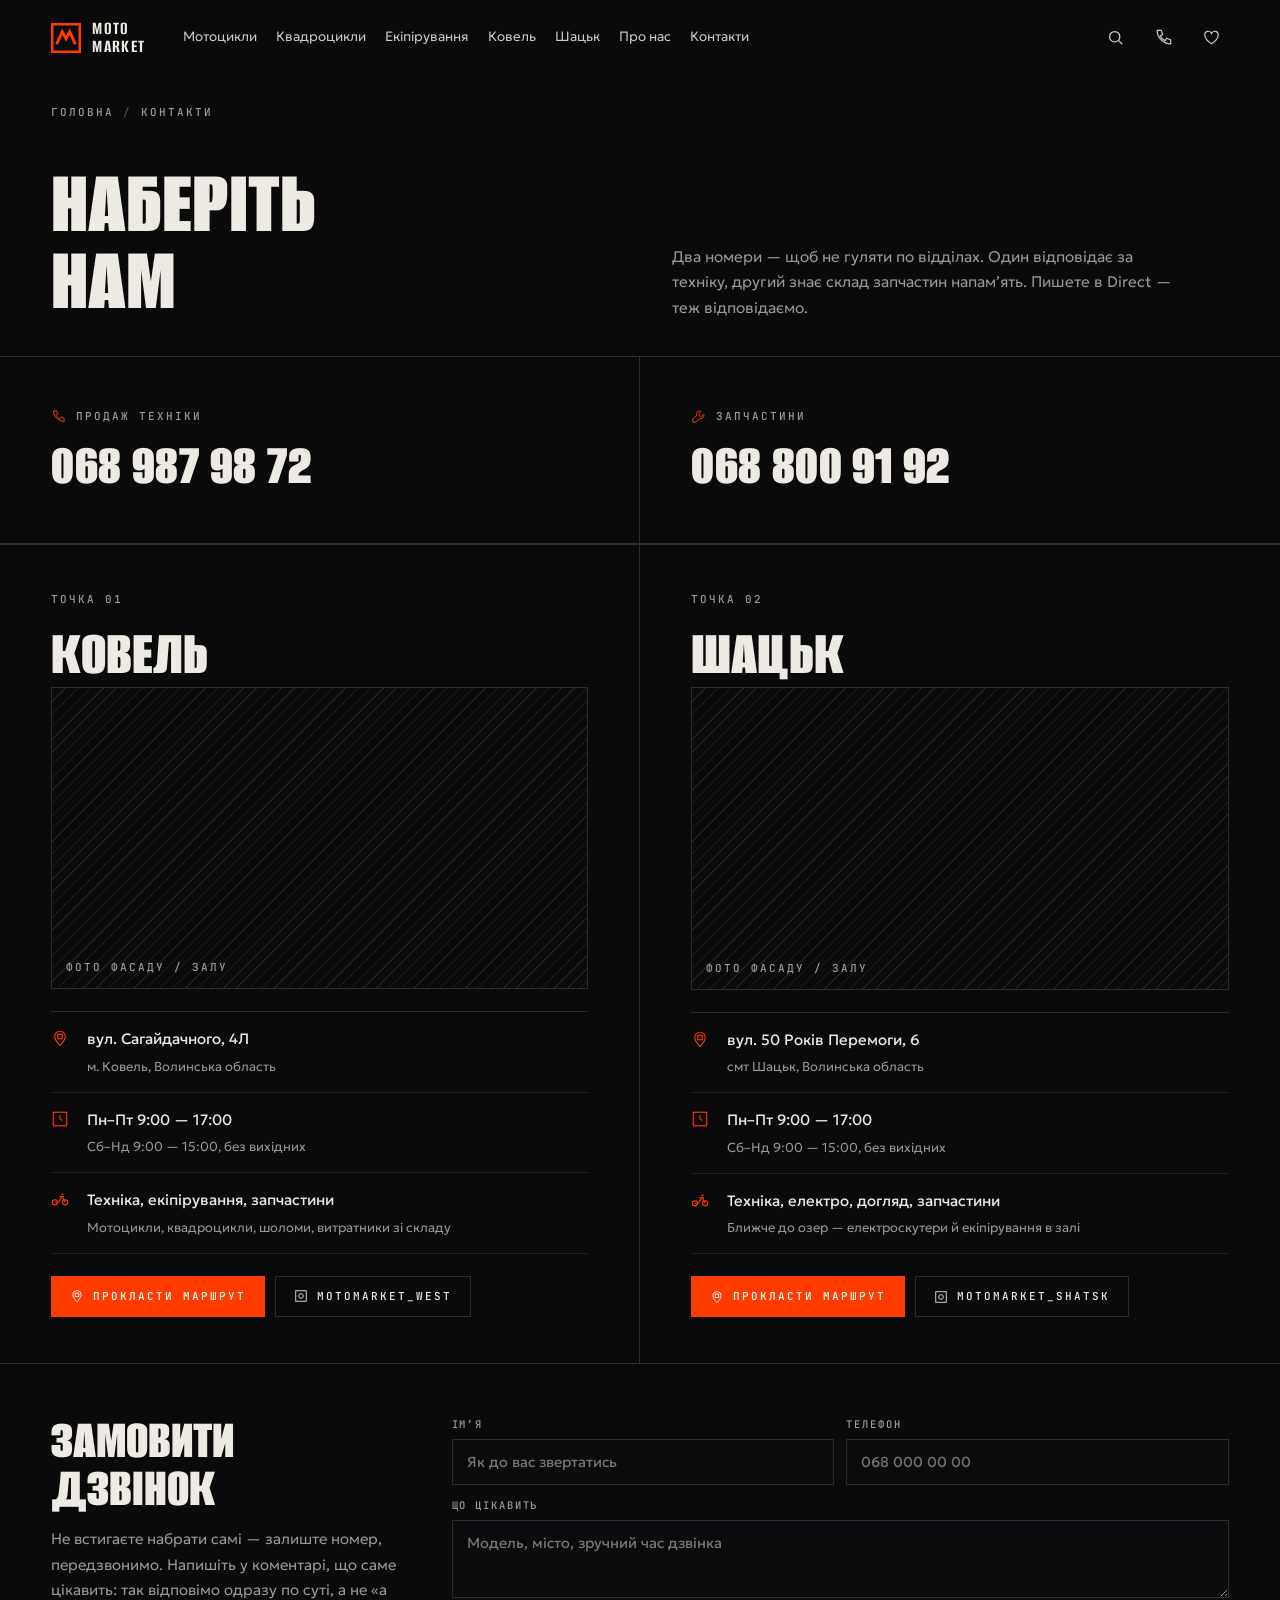
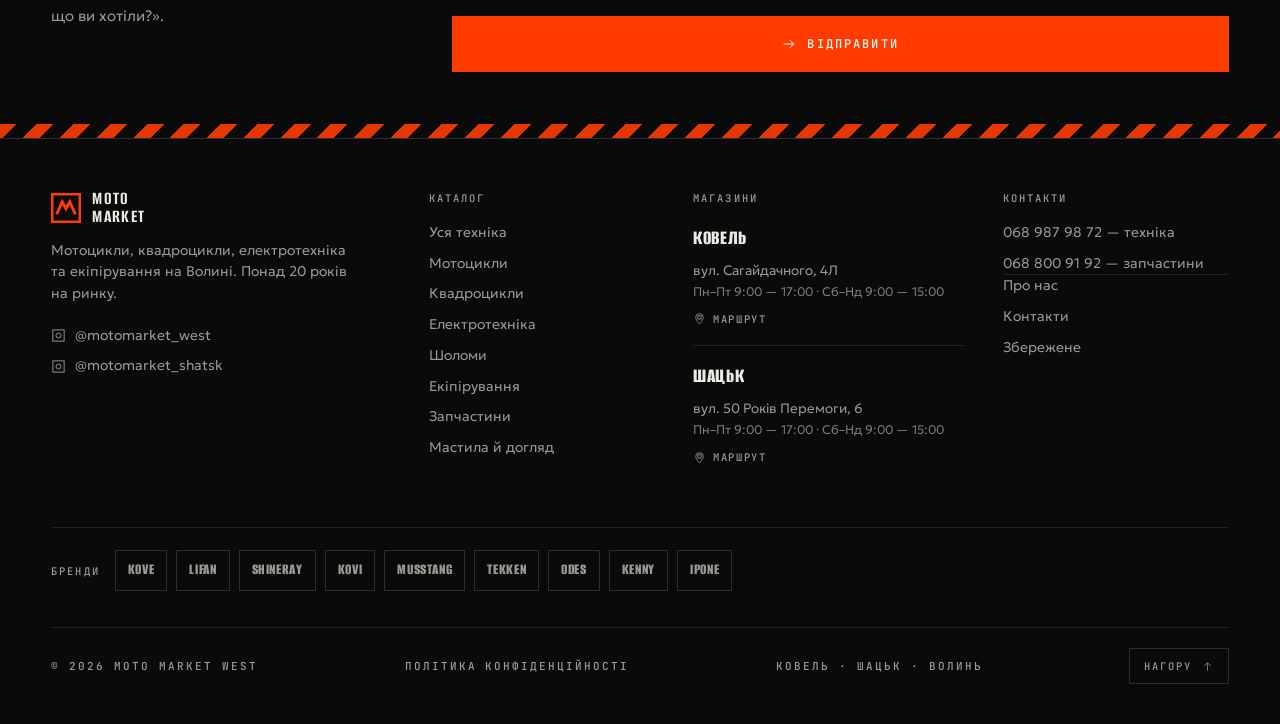
==== kontakty.html @ 74d7e185 "MOTO MARKET WEST — сайт мотомагазину (Ковель, Шацьк) Головна з першим екраном за референсом, каталог" ====
<!DOCTYPE html>
<html lang="uk">
<head>
<meta charset="utf-8">
<meta name="viewport" content="width=device-width, initial-scale=1, viewport-fit=cover">
<title>Контакти — MOTO MARKET WEST · Ковель · Шацьк</title>
<meta name="description" content="Контакти Moto Market West: магазини в Ковелі (вул. Сагайдачного, 4Л) і Шацьку (вул. 50 Років Перемоги, 6), телефони, графік роботи, доставка по Волині.">
<meta name="theme-color" content="#0A0A0B">
<link rel="preconnect" href="https://fonts.googleapis.com">
<link rel="preconnect" href="https://fonts.gstatic.com" crossorigin>
<link href="https://fonts.googleapis.com/css2?family=Alumni+Sans:wght@400;600;800;900&family=Geologica:wght@200;300;400;500;700;800;900&family=JetBrains+Mono:wght@400;500;700&display=swap" rel="stylesheet">
<link rel="stylesheet" href="style.css">
<link rel="stylesheet" href="pages.css">
</head>
<body>
<script src="sprite.js"></script>

<div id="bar-progress"></div>

<header class="topbar" id="topbar">
  <a class="brandmark" href="index.html" aria-label="Moto Market West">
    <svg class="glyph"><use href="#i-mark"/></svg>
    <span class="wm"><b>Moto</b><b>Market</b></span>
  </a>
  <nav class="nav">
    <a href="tehnika.html?cat=moto">Мотоцикли</a>
    <a href="tehnika.html?cat=atv">Квадроцикли</a>
    <a href="tehnika.html?cat=gear">Екіпірування</a>
    <a href="tehnika.html?city=Ковель">Ковель</a>
    <a href="tehnika.html?city=Шацьк">Шацьк</a>
    <a href="pro-nas.html">Про нас</a>
    <a href="kontakty.html">Контакти</a>
  </nav>
  <div class="tools">
    <button class="tool" type="button" data-search-open aria-label="Пошук"><svg><use href="#i-search"/></svg></button>
    <a class="tool" href="kontakty.html" aria-label="Контакти"><svg><use href="#i-phone"/></svg></a>
    <a class="tool" href="zberezhene.html" aria-label="Збережене"><svg><use href="#i-heart"/></svg><i class="badge" data-fav-count hidden>0</i></a>
    <button class="burger" id="burger" aria-label="Меню"><span></span></button>
  </div>
</header>

<div class="sheet" id="sheet">
  <button class="x" id="sheetClose" aria-label="Закрити">✕</button>
  <a href="tehnika.html">Техніка</a>
  <a href="pro-nas.html">Про нас</a>
  <a href="kontakty.html">Контакти</a>
  <a href="zberezhene.html">Збережене</a>
  <a href="index.html#brands">Бренди</a>
  <a href="index.html#delivery">Доставка</a>
</div>

<main id="top">

  <div class="crumbs mono">
    <a href="index.html">Головна</a><span class="sep">/</span><span>Контакти</span>
  </div>

  <div class="phead">
    <h1>Наберіть<br>нам</h1>
    <p>Два номери — щоб не гуляти по відділах. Один відповідає за техніку, другий знає склад запчастин напамʼять. Пишете в Direct — теж відповідаємо.</p>
  </div>

  <div class="phones">
    <a class="ph rv" href="tel:+380689879872">
      <span class="p-k mono"><svg><use href="#i-phone"/></svg>Продаж техніки</span>
      <span class="p-v">068 987 98 72</span>
    </a>
    <a class="ph rv" href="tel:+380688009192">
      <span class="p-k mono"><svg><use href="#i-gear"/></svg>Запчастини</span>
      <span class="p-v">068 800 91 92</span>
    </a>
  </div>

  <div class="cont">

    <section class="cont-shop rv" id="kovel">
      <span class="kicker mono">Точка 01</span>
      <h2>Ковель</h2>
      <div class="cont-slot hatch">
        <i class="corner c1"></i><i class="corner c2"></i><i class="corner c3"></i><i class="corner c4"></i>
        <span class="shot-cap mono">Фото фасаду / залу</span>
      </div>
      <ul class="cont-list">
        <li><svg><use href="#i-pin"/></svg><div><b>вул. Сагайдачного, 4Л</b><span>м. Ковель, Волинська область</span></div></li>
        <li><svg><use href="#i-clock"/></svg><div><b>Пн–Пт 9:00 — 17:00</b><span>Сб–Нд 9:00 — 15:00, без вихідних</span></div></li>
        <li><svg><use href="#i-bike"/></svg><div><b>Техніка, екіпірування, запчастини</b><span>Мотоцикли, квадроцикли, шоломи, витратники зі складу</span></div></li>
      </ul>
      <div class="cont-btns">
        <a class="btn-sq solid" href="https://maps.google.com/?q=Ковель+вулиця+Сагайдачного+4Л" target="_blank" rel="noopener"><svg><use href="#i-pin"/></svg>Прокласти маршрут</a>
        <a class="btn-sq" href="https://www.instagram.com/motomarket_west/" target="_blank" rel="noopener"><svg><use href="#i-ig"/></svg>motomarket_west</a>
      </div>
    </section>

    <section class="cont-shop rv" id="shatsk">
      <span class="kicker mono">Точка 02</span>
      <h2>Шацьк</h2>
      <div class="cont-slot hatch">
        <i class="corner c1"></i><i class="corner c2"></i><i class="corner c3"></i><i class="corner c4"></i>
        <span class="shot-cap mono">Фото фасаду / залу</span>
      </div>
      <ul class="cont-list">
        <li><svg><use href="#i-pin"/></svg><div><b>вул. 50 Років Перемоги, 6</b><span>смт Шацьк, Волинська область</span></div></li>
        <li><svg><use href="#i-clock"/></svg><div><b>Пн–Пт 9:00 — 17:00</b><span>Сб–Нд 9:00 — 15:00, без вихідних</span></div></li>
        <li><svg><use href="#i-bike"/></svg><div><b>Техніка, електро, догляд, запчастини</b><span>Ближче до озер — електроскутери й екіпірування в залі</span></div></li>
      </ul>
      <div class="cont-btns">
        <a class="btn-sq solid" href="https://maps.google.com/?q=Шацьк+вулиця+50+Років+Перемоги+6" target="_blank" rel="noopener"><svg><use href="#i-pin"/></svg>Прокласти маршрут</a>
        <a class="btn-sq" href="https://www.instagram.com/motomarket_shatsk/" target="_blank" rel="noopener"><svg><use href="#i-ig"/></svg>motomarket_shatsk</a>
      </div>
    </section>

  </div>

  <section class="callback">
    <div class="rv">
      <h2>Замовити<br>дзвінок</h2>
      <p class="lead">Не встигаєте набрати самі — залиште номер, передзвонимо. Напишіть у коментарі, що саме цікавить: так відповімо одразу по суті, а не «а що ви хотіли?».</p>
    </div>

    <form class="cb-form rv" id="cbForm">
      <label class="field"><span>Імʼя</span><input type="text" name="name" required placeholder="Як до вас звертатись"></label>
      <label class="field"><span>Телефон</span><input type="tel" name="phone" required placeholder="068 000 00 00"></label>
      <label class="field wide"><span>Що цікавить</span><textarea name="note" placeholder="Модель, місто, зручний час дзвінка"></textarea></label>
      <button class="find" type="submit"><svg><use href="#i-arrow"/></svg>Відправити</button>
      <div class="cb-ok" id="cbOk" hidden>
        <b>Заявку записано</b>
        Передзвонимо найближчим часом. Якщо питання термінове — набирайте самі: <a href="tel:+380689879872" style="color:var(--sig)">068 987 98 72</a>.
      </div>
    </form>
  </section>

  <div class="hazard stripes"></div>

</main>

<footer>
  <div class="foot-grid">

    <div>
      <a class="brandmark" href="index.html">
        <svg class="glyph"><use href="#i-mark"/></svg>
        <span class="wm"><b>Moto</b><b>Market</b></span>
      </a>
      <p class="dim" style="max-width:34ch;font-size:14px;margin:14px 0 0">Мотоцикли, квадроцикли, електротехніка та екіпірування на Волині. Понад 20 років на ринку.</p>
      <div class="f-ig">
        <a href="https://www.instagram.com/motomarket_west/" target="_blank" rel="noopener"><svg><use href="#i-ig"/></svg>@motomarket_west</a>
        <a href="https://www.instagram.com/motomarket_shatsk/" target="_blank" rel="noopener"><svg><use href="#i-ig"/></svg>@motomarket_shatsk</a>
      </div>
    </div>

    <div>
      <h4>Каталог</h4>
      <ul>
        <li><a href="tehnika.html">Уся техніка</a></li>
        <li><a href="tehnika.html?cat=moto">Мотоцикли</a></li>
        <li><a href="tehnika.html?cat=atv">Квадроцикли</a></li>
        <li><a href="tehnika.html?cat=electro">Електротехніка</a></li>
        <li><a href="tehnika.html?cat=helmet">Шоломи</a></li>
        <li><a href="tehnika.html?cat=gear">Екіпірування</a></li>
        <li><a href="tehnika.html?cat=parts">Запчастини</a></li>
        <li><a href="tehnika.html?cat=oil">Мастила й догляд</a></li>
      </ul>
    </div>

    <div>
      <h4>Магазини</h4>
      <div class="f-shop">
        <b>Ковель</b>
        <span>вул. Сагайдачного, 4Л</span>
        <span class="hrs">Пн–Пт 9:00 — 17:00 · Сб–Нд 9:00 — 15:00</span>
        <a href="https://maps.google.com/?q=Ковель+вулиця+Сагайдачного+4Л" target="_blank" rel="noopener"><svg><use href="#i-pin"/></svg>Маршрут</a>
      </div>
      <div class="f-shop">
        <b>Шацьк</b>
        <span>вул. 50 Років Перемоги, 6</span>
        <span class="hrs">Пн–Пт 9:00 — 17:00 · Сб–Нд 9:00 — 15:00</span>
        <a href="https://maps.google.com/?q=Шацьк+вулиця+50+Років+Перемоги+6" target="_blank" rel="noopener"><svg><use href="#i-pin"/></svg>Маршрут</a>
      </div>
    </div>

    <div>
      <h4>Контакти</h4>
      <ul>
        <li><a href="tel:+380689879872">068 987 98 72 — техніка</a></li>
        <li><a href="tel:+380688009192">068 800 91 92 — запчастини</a></li>
      </ul>
      <ul class="f-sub">
        <li><a href="pro-nas.html">Про нас</a></li>
        <li><a href="kontakty.html">Контакти</a></li>
        <li><a href="zberezhene.html">Збережене</a></li>
      </ul>
    </div>

  </div>

  <div class="f-brands">
    <span class="k">Бренди</span>
    <a href="tehnika.html?q=KOVE">Kove</a>
    <a href="tehnika.html?q=LIFAN">Lifan</a>
    <a href="tehnika.html?q=SHINERAY">Shineray</a>
    <a href="tehnika.html?q=KOVI">Kovi</a>
    <a href="tehnika.html?q=MUSSTANG">Musstang</a>
    <a href="tehnika.html?q=TEKKEN">Tekken</a>
    <a href="tehnika.html?q=ODES">Odes</a>
    <a href="tehnika.html?q=KENNY">Kenny</a>
    <a href="tehnika.html?q=IPONE">Ipone</a>
  </div>

  <div class="foot-bot mono">
    <span>© <span id="yr">2026</span> Moto Market West</span>
    <a class="f-legal" href="#" data-soon>Політика конфіденційності</a>
    <span>Ковель · Шацьк · Волинь</span>
    <button class="to-top" type="button" data-to-top>Нагору<svg><use href="#i-arrow"/></svg></button>
  </div>
</footer>

<nav class="dock" aria-label="Швидкий звʼязок">
  <a href="tel:+380689879872" class="hot"><svg><use href="#i-phone"/></svg>Техніка</a>
  <a href="tel:+380688009192"><svg><use href="#i-gear"/></svg>Запчастини</a>
</nav>

<script src="data.js"></script>
<script src="app.js"></script>
<script>
(function(){
  /* TODO: заявка поки нікуди не відправляється — потрібен бекенд
     або бот у Telegram. Місце підключення — тут. */
  document.getElementById('cbForm').addEventListener('submit', function(e){
    e.preventDefault();
    [].forEach.call(e.target.querySelectorAll('.field, .find'), function(el){ el.hidden = true; });
    document.getElementById('cbOk').hidden = false;
  });
})();
</script>
</body>
</html>
---- style.css ----
/* ============================================================
   MOTO MARKET WEST — арт-дирекція: технічна карта / сервісний
   мануал. Прямі кути, волосяні лінії, сигнальний помаранчевий.
   ============================================================ */

:root{
  --ink:#0A0A0B;
  --steel:#131417;
  --steel-2:#1B1D21;
  --paper:#EDEAE3;
  --paper-dim:#9B9992;
  --line:#2A2C31;
  --line-soft:#1E2024;
  --sig:#FF3B00;
  --amber:#FFB000;

  --f-disp:'Alumni Sans','Oswald','Arial Narrow',sans-serif;
  --f-text:'Geologica','Segoe UI',sans-serif;
  --f-mono:'JetBrains Mono','Consolas',monospace;

  --pad:clamp(16px,4vw,64px);
}

*,*::before,*::after{box-sizing:border-box;border-radius:0}
html{scroll-behavior:smooth;-webkit-text-size-adjust:100%}
body{
  margin:0;background:var(--ink);color:var(--paper);
  font-family:var(--f-text);font-weight:300;font-size:15px;line-height:1.55;
  overflow-x:hidden;
  -webkit-font-smoothing:antialiased;
}
img{max-width:100%;display:block}
a{color:inherit;text-decoration:none}
button{font:inherit;color:inherit;background:none;border:0;cursor:pointer}
::selection{background:var(--sig);color:#fff}

/* --- службові класи --------------------------------------- */
.mono{font-family:var(--f-mono);font-weight:500;font-size:11px;letter-spacing:.18em;text-transform:uppercase}
.dim{color:var(--paper-dim)}
.sig{color:var(--sig)}
.disp{font-family:var(--f-disp);font-weight:900;line-height:.82;letter-spacing:-.005em;text-transform:uppercase}
.hair{height:1px;background:var(--line);width:100%}
.hatch{
  background-image:repeating-linear-gradient(135deg,var(--line-soft) 0 1px,transparent 1px 9px);
}
.stripes{
  background-image:repeating-linear-gradient(135deg,var(--sig) 0 12px,transparent 12px 26px);
}

/* --- прогрес скролу --------------------------------------- */
#bar-progress{position:fixed;top:0;left:0;height:2px;width:0;background:var(--sig);z-index:120;transition:width .08s linear}

/* --- шапка -------------------------------------------------- */
.topbar{
  position:fixed;top:0;left:0;right:0;z-index:110;
  display:grid;grid-template-columns:auto 1fr auto;align-items:center;gap:20px;
  padding:0 var(--pad);height:76px;
  /* угорі шапка зливається з першим екраном, при скролі — стає щільною */
  background:transparent;backdrop-filter:none;
  border-bottom:1px solid transparent;
  transition:height .3s ease,background .3s ease,border-color .3s ease,backdrop-filter .3s ease;
}
.topbar.shrunk{height:58px;background:rgba(10,10,11,.95);backdrop-filter:blur(14px);border-bottom-color:var(--line)}
.brandmark{display:flex;align-items:center;gap:11px}
.brandmark .glyph{width:30px;height:30px;flex:none;color:var(--sig)}
.brandmark .wm{display:grid;font-family:var(--f-disp);font-weight:900;font-size:clamp(15px,3.6vw,19px);letter-spacing:.07em;line-height:.94;text-transform:uppercase;white-space:nowrap}
.nav{display:flex;justify-content:flex-start;gap:clamp(10px,1.5vw,22px);padding-left:clamp(6px,1.4vw,26px)}
.nav a{position:relative;display:flex;align-items:center;gap:6px;padding:8px 0;font-size:13.5px;white-space:nowrap;color:var(--paper);opacity:.86;transition:opacity .2s,color .2s}
.nav a .cav{width:9px;height:9px;flex:none;color:var(--paper-dim)}
.nav a::after{content:"";position:absolute;left:0;right:100%;bottom:2px;height:1px;background:var(--sig);transition:right .28s ease}
.nav a:hover{opacity:1;color:#fff}
.nav a:hover::after{right:0}
.tools{display:flex;align-items:center;gap:clamp(6px,1.1vw,16px);justify-self:end}
.tool{position:relative;display:flex;align-items:center;justify-content:center;width:34px;height:34px;color:var(--paper);opacity:.85;transition:opacity .2s,color .2s}
.tool svg{width:19px;height:19px}
.tool:hover{opacity:1;color:var(--sig)}
.tool .badge{
  position:absolute;top:1px;right:1px;min-width:14px;height:14px;padding:0 3px;
  background:var(--sig);color:#fff;font-family:var(--f-mono);font-size:9px;font-style:normal;
  display:flex;align-items:center;justify-content:center;line-height:1;
}
.tool .badge[hidden]{display:none}
.btn-sq{
  display:inline-flex;align-items:center;gap:9px;padding:11px 18px;
  border:1px solid var(--line);background:transparent;color:var(--paper);
  font-family:var(--f-mono);font-weight:500;font-size:11px;letter-spacing:.18em;text-transform:uppercase;
  transition:background .22s,color .22s,border-color .22s;
}
.btn-sq svg{width:14px;height:14px}
.btn-sq:hover{background:var(--sig);border-color:var(--sig);color:#fff}
.btn-sq.solid{background:var(--sig);border-color:var(--sig);color:#fff}
.btn-sq.solid:hover{background:var(--paper);border-color:var(--paper);color:var(--ink)}
.burger{display:none;width:44px;height:44px;border:1px solid var(--line);align-items:center;justify-content:center}
.burger span{display:block;width:18px;height:1px;background:var(--paper);position:relative}
.burger span::before,.burger span::after{content:"";position:absolute;left:0;width:18px;height:1px;background:var(--paper)}
.burger span::before{top:-6px}.burger span::after{top:6px}

/* --- загальний контейнер ------------------------------------ */
.shell{padding-left:var(--pad);padding-right:var(--pad)}

/* --- ГЕРОЙ --------------------------------------------------- */
.hero{position:relative;min-height:clamp(560px,86svh,820px);display:flex;align-items:center;overflow:hidden;border-bottom:1px solid var(--line)}
.hero-bg{position:absolute;inset:0;pointer-events:none;background:linear-gradient(102deg,#08090A 0%,#0C0E11 44%,#15181D 100%)}
.hb-grid{
  position:absolute;inset:0;
  background-image:linear-gradient(90deg,var(--line-soft) 1px,transparent 1px);
  background-size:calc(100% / 6) 100%;opacity:.6;
}
.hb-line{position:absolute;left:38%;right:0;top:57%;height:1px;background:linear-gradient(90deg,transparent,var(--line) 34%,var(--line-soft))}
/* шар фото героя: без знімка непомітний, зі знімком — притемнений, щоб текст читався */
.hb-photo{
  position:absolute;inset:0;background:no-repeat center/cover;
  opacity:0;transition:opacity .6s ease;
}
.hb-photo.on{opacity:1}
.hb-photo.on::after{
  content:"";position:absolute;inset:0;
  background:linear-gradient(90deg,rgba(8,9,10,.94) 0%,rgba(8,9,10,.78) 42%,rgba(8,9,10,.45) 100%);
}

.hero-inner{position:relative;z-index:2;width:100%;padding:118px var(--pad) 52px}
.eyebrow{margin:0 0 clamp(14px,2vw,22px);font-family:var(--f-mono);font-weight:500;font-size:12px;letter-spacing:.24em;text-transform:uppercase;color:var(--sig)}
.eyebrow i{font-style:normal;opacity:.45;margin:0 7px}
.hero-h1{
  margin:0 0 clamp(16px,2vw,26px);
  font-family:var(--f-text);font-weight:800;text-transform:uppercase;
  font-size:clamp(36px,5.4vw,80px);line-height:1.02;letter-spacing:-.024em;
}
.hero-sub{margin:0 0 clamp(26px,3.6vw,44px);max-width:48ch;color:var(--paper-dim);font-size:clamp(14px,1.15vw,16.5px);line-height:1.62}

.finder{
  display:grid;grid-template-columns:1fr 1fr 1fr auto;max-width:880px;
  border:1px solid var(--line);background:rgba(14,16,19,.86);backdrop-filter:blur(6px);
}
.fld{position:relative;display:flex;align-items:center;gap:11px;height:62px;padding:0 42px 0 18px;border-right:1px solid var(--line);cursor:pointer}
.fld > svg{width:19px;height:19px;color:var(--sig);flex:none}
.fld select{appearance:none;-webkit-appearance:none;width:100%;background:none;border:0;outline:none;cursor:pointer;color:var(--paper);font-family:var(--f-text);font-size:14.5px}
.fld select option{background:#111318;color:var(--paper)}
.fld::after{
  content:"";position:absolute;right:18px;top:calc(50% - 5px);width:7px;height:7px;
  border-right:1.4px solid var(--paper-dim);border-bottom:1.4px solid var(--paper-dim);transform:rotate(45deg);
}
.find{
  display:flex;align-items:center;justify-content:center;gap:10px;height:62px;padding:0 clamp(22px,2.4vw,40px);
  background:var(--sig);color:#fff;font-family:var(--f-mono);font-weight:500;font-size:12px;letter-spacing:.18em;text-transform:uppercase;
  transition:background .22s,color .22s;
}
.find svg{width:16px;height:16px}
.find:hover{background:var(--paper);color:var(--ink)}

.hero-rail{
  position:absolute;right:var(--pad);top:104px;bottom:clamp(48px,11vh,110px);z-index:2;
  display:flex;flex-direction:column;align-items:flex-end;justify-content:space-between;pointer-events:none;
}
.motto{margin:0;text-align:right;font-family:var(--f-mono);font-weight:500;font-size:11px;letter-spacing:.26em;line-height:2.1;text-transform:uppercase;color:var(--paper)}
/* рівна вертикальна смуга справа: від девізу вниз, номери — в її нижньому кінці */
.stepper{display:flex;align-items:stretch;gap:15px;flex:1;margin-top:24px;pointer-events:auto}
.track{width:1px;background:rgba(255,255,255,.26);flex:none}
.steps{display:grid;gap:15px;align-content:end;padding:15px 0}
.step[hidden]{display:none}

/* картка позиції зліва від смуги: топ-3 за вподобаннями */
.pick{
  align-self:end;display:grid;gap:4px;justify-items:end;text-align:right;margin-bottom:15px;
  opacity:0;transform:translateX(8px);transition:opacity .35s ease,transform .35s ease;pointer-events:none;
}
.pick.on{opacity:1;transform:none;pointer-events:auto}
.pick-b{color:var(--paper-dim);font-family:var(--f-mono);font-weight:500;font-size:10px;letter-spacing:.18em;text-transform:uppercase}
.pick-b i{font-style:normal;color:var(--sig)}
.pick-n{font-family:var(--f-disp);font-weight:900;font-size:clamp(20px,1.9vw,28px);line-height:.95;text-transform:uppercase;color:var(--paper);transition:color .2s}
.pick-p{font-family:var(--f-mono);font-weight:500;font-size:11px;letter-spacing:.06em;color:var(--paper-dim)}
.pick-p em{font-style:normal;opacity:.7}
.pick:hover .pick-n{color:var(--sig)}
.step{position:relative;font-family:var(--f-mono);font-weight:500;font-size:12px;letter-spacing:.16em;color:var(--paper-dim);transition:color .25s}
.step::before{content:"";position:absolute;left:-16px;top:-3px;bottom:-3px;width:1px;background:#fff;opacity:0;transition:opacity .3s}
.step.on{color:#fff}
.step.on::before{opacity:1}

/* --- біжучий рядок ------------------------------------------ */
.ticker{position:relative;overflow:hidden;background:var(--sig);color:#fff;border-top:1px solid var(--sig)}
.ticker.ghost{background:transparent;color:var(--paper-dim);border-top:1px solid var(--line);border-bottom:1px solid var(--line)}
.ticker-track{display:flex;width:max-content;animation:slide 34s linear infinite}
.ticker.ghost .ticker-track{animation-duration:52s}
.ticker span{
  display:flex;align-items:center;gap:22px;padding:13px 22px;white-space:nowrap;
  font-family:var(--f-disp);font-weight:800;font-size:19px;letter-spacing:.12em;text-transform:uppercase;
}
.ticker span::after{content:"";width:5px;height:5px;background:currentColor;flex:none}
@keyframes slide{to{transform:translateX(-50%)}}

/* --- заголовок секції --------------------------------------- */
.sec{position:relative;border-top:1px solid var(--line)}
.sec-head{
  display:grid;grid-template-columns:minmax(0,1fr) minmax(0,1.05fr);gap:clamp(20px,5vw,70px);
  align-items:end;padding:clamp(52px,8vw,110px) var(--pad) clamp(26px,4vw,48px);
}
.sec-num{display:flex;align-items:center;gap:14px;margin-bottom:20px;color:var(--paper-dim)}
.sec-num b{color:var(--sig);font-family:var(--f-mono);font-weight:700;font-size:11px;letter-spacing:.18em}
.sec-num .l{flex:1;max-width:120px;height:1px;background:var(--line)}
.sec-title{margin:0;font-family:var(--f-disp);font-weight:900;font-size:clamp(44px,7.4vw,116px);line-height:.84;text-transform:uppercase}
.sec-lead{margin:0;max-width:52ch;color:var(--paper-dim);font-size:clamp(14px,1.25vw,17px);line-height:1.65}
.sec-lead b{color:var(--paper);font-weight:400}

/* --- 01 КАТЕГОРІЇ (рядки-реєстр) ---------------------------- */
.rows{border:1px solid var(--line);margin:0 var(--pad) clamp(50px,7vw,96px)}
.row{
  position:relative;display:grid;grid-template-columns:80px minmax(0,1fr) minmax(0,1fr) 62px;
  align-items:center;gap:16px;
  padding:clamp(18px,2.6vw,30px) clamp(18px,2.2vw,34px);
  border-bottom:1px solid var(--line);overflow:hidden;isolation:isolate;
}
.row:last-child{border-bottom:0}
.row::before{
  content:"";position:absolute;inset:0;background:var(--sig);z-index:-1;
  transform:scaleY(0);transform-origin:bottom;transition:transform .38s cubic-bezier(.16,1,.3,1);
}
.row:hover::before{transform:scaleY(1)}
.row .r-idx{font-family:var(--f-mono);font-weight:500;font-size:11px;letter-spacing:.18em;color:var(--paper-dim);transition:color .3s}
.row .r-name{font-family:var(--f-disp);font-weight:900;font-size:clamp(30px,4.6vw,64px);line-height:.9;text-transform:uppercase;transition:transform .38s cubic-bezier(.16,1,.3,1)}
.row .r-meta{color:var(--paper-dim);font-size:13.5px;line-height:1.5;transition:color .3s}
.row .r-arw{justify-self:end;width:26px;height:26px;color:var(--paper-dim);transition:transform .38s cubic-bezier(.16,1,.3,1),color .3s}
.row:hover .r-idx,.row:hover .r-meta{color:rgba(255,255,255,.82)}
.row:hover .r-arw{color:#fff;transform:translateX(9px)}
.row:hover .r-name{transform:translateX(12px)}
.row:hover{color:#fff}

/* --- 02 БРЕНДИ ---------------------------------------------- */
.brands{
  display:grid;grid-template-columns:repeat(5,1fr);
  border-top:1px solid var(--line);border-left:1px solid var(--line);
  margin:0 var(--pad) clamp(50px,7vw,96px);
}
.brand{
  position:relative;aspect-ratio:1.75/1;display:flex;flex-direction:column;justify-content:space-between;
  padding:15px;border-right:1px solid var(--line);border-bottom:1px solid var(--line);
  transition:background .25s,color .25s;overflow:hidden;
}
.brand .b-n{font-family:var(--f-mono);font-size:9.5px;letter-spacing:.18em;color:var(--paper-dim);transition:color .25s}
.brand .b-w{font-family:var(--f-disp);font-weight:900;font-size:clamp(25px,3vw,44px);line-height:.86;text-transform:uppercase;word-break:break-word}
.brand::after{
  content:"";position:absolute;right:-30%;bottom:-60%;width:100%;height:130%;
  background:repeating-linear-gradient(135deg,rgba(255,255,255,.14) 0 1px,transparent 1px 10px);
  opacity:0;transition:opacity .25s;
}
.brand:hover{background:var(--sig);color:#fff}
.brand:hover .b-n{color:rgba(255,255,255,.75)}
.brand:hover::after{opacity:1}
.brand.muted .b-w{color:var(--paper-dim);font-weight:600}
.brand.muted:hover{background:var(--steel-2);color:var(--paper)}

/* --- 03 ДОСТАВКА -------------------------------------------- */
.cover{display:grid;grid-template-columns:minmax(0,.86fr) minmax(0,1.14fr);border-top:1px solid var(--line)}
.cover-txt{padding:clamp(34px,5vw,66px) clamp(24px,3.4vw,54px) clamp(34px,5vw,66px) var(--pad);border-right:1px solid var(--line)}
.facts{margin:clamp(26px,4vw,44px) 0 0;padding:0;list-style:none;border-top:1px solid var(--line)}
.facts li{display:grid;grid-template-columns:26px 1fr;gap:14px;align-items:start;padding:16px 0;border-bottom:1px solid var(--line)}
.facts svg{width:20px;height:20px;color:var(--sig);margin-top:2px}
.facts b{display:block;font-family:var(--f-disp);font-weight:800;font-size:20px;letter-spacing:.02em;text-transform:uppercase;line-height:1.1;margin-bottom:3px}
.facts p{margin:0;color:var(--paper-dim);font-size:13.5px}
.cover-map{position:relative;padding:clamp(20px,3vw,40px);display:flex;align-items:center;justify-content:center;background:
  radial-gradient(70% 70% at 60% 40%,rgba(255,59,0,.07),transparent 70%);}
.map{width:100%;max-width:760px}
.map svg{width:100%;height:auto;display:block}
.map .oblast{fill:var(--steel);stroke:var(--line);stroke-width:1.2}
.map .halo{fill:none;stroke:var(--sig);stroke-width:1;opacity:.3}
.map .route{fill:none;stroke:var(--sig);stroke-width:1.2;stroke-dasharray:5 6;opacity:.85;animation:dash 6s linear infinite}
.map .node{fill:var(--paper)}
.map .node.hot{fill:var(--sig)}
.map .lbl{font-family:var(--f-mono);font-size:8.5px;letter-spacing:.16em;fill:var(--paper);text-transform:uppercase}
.map .lbl.s{fill:var(--paper-dim);font-size:7.5px}
@keyframes dash{to{stroke-dashoffset:-110}}
.map-cap{position:absolute;left:clamp(20px,3vw,40px);bottom:clamp(16px,2.4vw,30px);max-width:230px;color:var(--paper-dim)}

/* --- 04 МАГАЗИНИ -------------------------------------------- */
.shops{display:grid;grid-template-columns:1fr 1fr;border-top:1px solid var(--line)}
.shop{padding:clamp(28px,4vw,56px) var(--pad);border-right:1px solid var(--line);position:relative}
.shop:last-child{border-right:0}
.shop-top{display:flex;align-items:baseline;gap:14px;justify-content:space-between;flex-wrap:wrap}
.shop h3{margin:0;font-family:var(--f-disp);font-weight:900;font-size:clamp(38px,5.4vw,84px);line-height:.86;text-transform:uppercase}
.shop .badge{border:1px solid var(--line);padding:5px 10px;color:var(--paper-dim)}
.shop-slot{
  position:relative;margin:22px 0;aspect-ratio:16/9;border:1px solid var(--line);
  display:flex;align-items:flex-end;justify-content:space-between;padding:12px;
}
.shop-slot .corner{position:absolute;width:9px;height:9px;border:1px solid var(--sig)}
.shop-slot .c1{left:-1px;top:-1px;border-right:0;border-bottom:0}
.shop-slot .c2{right:-1px;top:-1px;border-left:0;border-bottom:0}
.shop-slot .c3{left:-1px;bottom:-1px;border-right:0;border-top:0}
.shop-slot .c4{right:-1px;bottom:-1px;border-left:0;border-top:0}
.shop-slot span{color:var(--paper-dim)}
.spec{width:100%;border-collapse:collapse;margin-top:4px}
.spec tr{border-bottom:1px solid var(--line-soft)}
.spec tr:first-child{border-top:1px solid var(--line)}
.spec th{
  text-align:left;padding:13px 0;width:38%;vertical-align:top;
  font-family:var(--f-mono);font-weight:500;font-size:10.5px;letter-spacing:.18em;text-transform:uppercase;color:var(--paper-dim);
}
.spec td{padding:13px 0;font-size:14.5px;font-weight:300}
.spec td b{font-weight:400}
.shop-links{display:flex;flex-wrap:wrap;gap:10px;margin-top:24px}

/* --- 05 КОНТАКТИ -------------------------------------------- */
.phones{display:grid;grid-template-columns:1fr 1fr;border-top:1px solid var(--line);border-bottom:1px solid var(--line)}
.ph{
  position:relative;display:block;padding:clamp(26px,4vw,54px) var(--pad);
  border-right:1px solid var(--line);overflow:hidden;isolation:isolate;
}
.ph:last-child{border-right:0}
.ph::before{content:"";position:absolute;inset:0;background:var(--sig);z-index:-1;transform:translateY(101%);transition:transform .4s cubic-bezier(.16,1,.3,1)}
.ph:hover::before{transform:translateY(0)}
.ph .p-k{display:flex;align-items:center;gap:10px;color:var(--paper-dim);margin-bottom:14px;transition:color .3s}
.ph .p-k svg{width:15px;height:15px;color:var(--sig);transition:color .3s}
.ph .p-v{font-family:var(--f-disp);font-weight:900;font-size:clamp(32px,4.6vw,72px);line-height:.9;letter-spacing:.01em;white-space:nowrap}
.ph:hover{color:#fff}
.ph:hover .p-k,.ph:hover .p-k svg{color:rgba(255,255,255,.85)}

.cta{display:grid;grid-template-columns:minmax(0,1fr) auto;gap:24px;align-items:center;padding:clamp(30px,4.4vw,60px) var(--pad)}
.cta h3{margin:0 0 10px;font-family:var(--f-disp);font-weight:900;font-size:clamp(30px,4.2vw,62px);line-height:.9;text-transform:uppercase}
.cta p{margin:0;color:var(--paper-dim);max-width:46ch;font-size:14.5px}
.cta-btns{display:flex;gap:10px;flex-wrap:wrap}
.hazard{height:14px;width:100%;opacity:.9}

/* --- підвал -------------------------------------------------- */
footer{border-top:1px solid var(--line);padding:clamp(30px,4vw,54px) var(--pad) 40px}
.foot-grid{display:grid;grid-template-columns:1.5fr 1fr 1.2fr 1fr;gap:clamp(24px,3vw,44px);align-items:start}
.foot-grid h4{margin:0 0 16px;font-family:var(--f-mono);font-weight:500;font-size:10.5px;letter-spacing:.2em;text-transform:uppercase;color:var(--paper-dim)}
.foot-grid ul{margin:0;padding:0;list-style:none;display:grid;gap:9px;font-size:14px;color:var(--paper-dim)}
.foot-grid ul a:hover{color:var(--sig)}
.foot-bot{display:flex;align-items:center;justify-content:space-between;gap:18px;flex-wrap:wrap;margin-top:clamp(22px,3vw,36px);padding-top:20px;border-top:1px solid var(--line-soft);color:var(--paper-dim)}

/* --- підвал: Instagram, магазини, бренди, «нагору» ---------- */
.f-ig{display:flex;flex-direction:column;gap:9px;margin-top:20px}
.f-ig a{display:inline-flex;align-items:center;gap:9px;color:var(--paper-dim);font-size:14px;transition:color .2s}
.f-ig a:hover{color:var(--sig)}
.f-ig svg{width:15px;height:15px;flex:none}

.f-shop{padding:14px 0;border-top:1px solid var(--line-soft)}
.f-shop:first-of-type{border-top:0;padding-top:0}
.f-shop b{display:block;font-family:var(--f-disp);font-weight:800;font-size:21px;letter-spacing:.03em;text-transform:uppercase;margin-bottom:6px}
.f-shop span{display:block;color:var(--paper-dim);font-size:13.5px;line-height:1.5}
.f-shop .hrs{font-size:12.5px;opacity:.8;margin-top:2px}
.f-shop a{
  display:inline-flex;align-items:center;gap:7px;margin-top:9px;color:var(--paper-dim);
  font-family:var(--f-mono);font-weight:500;font-size:10.5px;letter-spacing:.16em;text-transform:uppercase;transition:color .2s;
}
.f-shop a:hover{color:var(--sig)}
.f-shop a svg{width:13px;height:13px;flex:none}

.f-sub{margin-top:18px;padding-top:15px;border-top:1px solid var(--line-soft)}

.f-brands{display:flex;flex-wrap:wrap;align-items:center;gap:8px 9px;margin-top:clamp(26px,3.4vw,44px);padding-top:22px;border-top:1px solid var(--line-soft)}
.f-brands .k{font-family:var(--f-mono);font-weight:500;font-size:10.5px;letter-spacing:.2em;text-transform:uppercase;color:var(--paper-dim);margin-right:6px}
.f-brands a{
  border:1px solid var(--line);padding:7px 12px;color:var(--paper-dim);
  font-family:var(--f-disp);font-weight:800;font-size:16px;letter-spacing:.04em;text-transform:uppercase;
  transition:background .2s,color .2s,border-color .2s;
}
.f-brands a:hover{background:var(--sig);border-color:var(--sig);color:#fff}

/* поки заглушка: сторінки ще немає, посилання нікуди не веде */
.f-legal{color:var(--paper-dim);transition:color .2s}
.f-legal:hover{color:var(--sig)}

.to-top{
  display:inline-flex;align-items:center;gap:9px;border:1px solid var(--line);padding:9px 14px;color:var(--paper-dim);
  font-family:var(--f-mono);font-weight:500;font-size:10.5px;letter-spacing:.18em;text-transform:uppercase;
  transition:background .2s,color .2s,border-color .2s;
}
.to-top:hover{background:var(--sig);border-color:var(--sig);color:#fff}
.to-top svg{width:13px;height:13px;transform:rotate(-90deg)}

/* --- мобільна панель дзвінка -------------------------------- */
.dock{
  position:fixed;left:0;right:0;bottom:0;z-index:115;display:none;
  grid-template-columns:1fr 1fr;border-top:1px solid var(--line);background:rgba(10,10,11,.96);backdrop-filter:blur(12px);
}
.dock a{display:flex;align-items:center;justify-content:center;gap:9px;padding:15px 8px;font-family:var(--f-mono);font-size:11px;letter-spacing:.14em;text-transform:uppercase}
.dock a svg{width:15px;height:15px}
.dock a:first-child{border-right:1px solid var(--line)}
.dock a.hot{background:var(--sig);color:#fff}

/* --- поява при скролі --------------------------------------- */
.rv{opacity:0;transform:translateY(24px);transition:opacity .7s cubic-bezier(.16,1,.3,1),transform .7s cubic-bezier(.16,1,.3,1)}
.rv.on{opacity:1;transform:none}

/* --- мобільне меню ------------------------------------------ */
.sheet{
  position:fixed;inset:0;z-index:130;background:var(--ink);
  display:flex;flex-direction:column;justify-content:center;gap:6px;padding:0 var(--pad);
  transform:translateY(-100%);transition:transform .45s cubic-bezier(.16,1,.3,1);
}
.sheet.open{transform:none}
.sheet a{font-family:var(--f-disp);font-weight:900;font-size:clamp(38px,11vw,74px);line-height:1;text-transform:uppercase;padding:8px 0;border-bottom:1px solid var(--line-soft)}
.sheet .x{position:absolute;top:20px;right:var(--pad);width:44px;height:44px;border:1px solid var(--line);display:flex;align-items:center;justify-content:center;font-family:var(--f-mono);font-size:16px}

/* ============================ АДАПТИВ ====================== */
@media (max-width:1100px){
  .brands{grid-template-columns:repeat(4,1fr)}
  .cover{grid-template-columns:1fr}
  .cover-txt{border-right:0;border-bottom:1px solid var(--line);padding-right:var(--pad)}
  .nav{display:none}
  .burger{display:flex}
  .hero-rail{display:none}
  .finder{max-width:100%}
  .foot-grid{grid-template-columns:1fr 1fr}
}
@media (max-width:900px){
  .sec-head{grid-template-columns:1fr}
  .shops{grid-template-columns:1fr}
  .shop{border-right:0;border-bottom:1px solid var(--line)}
  .phones{grid-template-columns:1fr}
  .ph{border-right:0;border-bottom:1px solid var(--line)}
  .cta{grid-template-columns:1fr}
  .foot-grid{grid-template-columns:1fr 1fr}
  .finder{grid-template-columns:1fr 1fr}
  .fld:nth-child(2){border-right:0}
  .fld:nth-child(3){border-top:1px solid var(--line)}
  .find{grid-column:2;border-top:1px solid var(--line)}
}
@media (max-width:720px){
  .dock{display:grid}
  body{padding-bottom:52px}
  .row{grid-template-columns:52px minmax(0,1fr) 26px;row-gap:6px}
  .row .r-meta{grid-column:2 / 4;font-size:12.5px}
  .row .r-arw{grid-row:1;grid-column:3}
  .brands{grid-template-columns:repeat(2,1fr)}
  .foot-grid{grid-template-columns:1fr}
  .tool.opt{display:none}
  .hero{min-height:auto}
  .hero-inner{padding:104px var(--pad) 40px}
  .finder{grid-template-columns:1fr}
  .fld{border-right:0;border-bottom:1px solid var(--line);height:56px}
  .fld:nth-child(3){border-top:0}
  .find{grid-column:1;height:56px;border-top:0}
}
@media (prefers-reduced-motion:reduce){
  *{animation-duration:.001ms!important;animation-iteration-count:1!important;transition-duration:.001ms!important}
  html{scroll-behavior:auto}
  .rv{opacity:1;transform:none}
}
---- pages.css ----
/* ============================================================
   MOTO MARKET WEST — повзунок ціни, каталог техніки, сторінка моделі.
   Доповнення до style.css. Прямі кути, ті самі волосяні лінії.
   ============================================================ */

/* ---------------- ПОВЗУНОК ЦІНИ ---------------- */
.fld-price{cursor:pointer}
.fld-val{font-size:14.5px;color:var(--paper);white-space:nowrap;overflow:hidden;text-overflow:ellipsis}
.pop{
  position:absolute;right:-1px;left:auto;min-width:min(330px,86vw);top:calc(100% + 1px);z-index:30;display:none;
  padding:16px 18px;background:#0F1115;border:1px solid var(--line);
}
.fld-price.open .pop{display:block}
.pop-head{display:flex;justify-content:space-between;align-items:baseline;gap:14px;margin-bottom:10px}
.pop-head .k{color:var(--paper-dim)}
.pop-head .v{color:var(--paper)}
.pop-ends{display:flex;justify-content:space-between;color:var(--paper-dim);font-size:10px;margin-top:2px}

.rng{position:relative;height:32px}
.rng-rail{position:absolute;top:15px;left:0;right:0;height:2px;background:var(--line)}
.rng-fill{position:absolute;top:15px;height:2px;background:var(--sig)}
.rng input{
  position:absolute;top:0;left:0;width:100%;height:32px;margin:0;outline:none;
  background:none;appearance:none;-webkit-appearance:none;pointer-events:none;
}
.rng input::-webkit-slider-thumb{
  -webkit-appearance:none;appearance:none;width:12px;height:20px;border:0;
  background:var(--paper);cursor:ew-resize;pointer-events:auto;
}
.rng input::-moz-range-thumb{width:12px;height:20px;border:0;border-radius:0;background:var(--paper);cursor:ew-resize;pointer-events:auto}
.rng input::-moz-range-track{background:transparent;height:32px}
.rng input:hover::-webkit-slider-thumb{background:var(--sig)}
.rng input:hover::-moz-range-thumb{background:var(--sig)}

/* ---------------- ШАПКА СЛУЖБОВОЇ СТОРІНКИ ---------------- */
.crumbs{display:flex;align-items:center;gap:9px;padding:104px var(--pad) 0;color:var(--paper-dim)}
.crumbs a{transition:color .2s}
.crumbs a:hover{color:var(--sig)}
.crumbs .sep{opacity:.45}

.phead{
  display:grid;grid-template-columns:minmax(0,1fr) minmax(0,1fr);gap:clamp(20px,5vw,70px);
  align-items:end;padding:clamp(22px,3.6vw,44px) var(--pad) clamp(22px,3vw,36px);
}
.phead h1{margin:0;font-family:var(--f-disp);font-weight:900;font-size:clamp(44px,7.2vw,112px);line-height:.84;text-transform:uppercase}
.phead p{margin:0;max-width:52ch;color:var(--paper-dim);font-size:clamp(14px,1.2vw,16.5px);line-height:1.65}

.demo-note{
  display:flex;flex-wrap:wrap;gap:6px 10px;align-items:center;
  margin:0 var(--pad) 20px;padding:11px 14px;border:1px solid var(--line);color:var(--paper-dim);
}
.demo-note b{color:var(--sig);font-weight:500}

/* ---------------- ФІЛЬТРИ ---------------- */
.chips{display:flex;flex-wrap:wrap;border:1px solid var(--line);border-bottom:0;margin:0 var(--pad)}
.chip{
  padding:13px 17px;border-right:1px solid var(--line);border-bottom:1px solid var(--line);
  font-family:var(--f-mono);font-weight:500;font-size:11px;letter-spacing:.16em;text-transform:uppercase;
  color:var(--paper-dim);transition:background .2s,color .2s;
}
.chip:hover{color:var(--paper)}
.chip.on{background:var(--sig);color:#fff}

.fbar{display:grid;grid-template-columns:minmax(190px,.75fr) minmax(0,1.45fr) auto;border:1px solid var(--line);margin:0 var(--pad) clamp(26px,4vw,44px)}
.fbar .fld{height:66px;border-right:1px solid var(--line)}
.fslider{display:flex;align-items:center;gap:clamp(12px,1.6vw,22px);padding:0 clamp(16px,2vw,24px);border-right:1px solid var(--line)}
.fslider .rng{flex:1;min-width:120px}
.fslider .k{font-family:var(--f-mono);font-weight:500;font-size:11px;letter-spacing:.16em;text-transform:uppercase;color:var(--paper-dim);white-space:nowrap}
.fslider .v{font-family:var(--f-mono);font-weight:500;font-size:11px;letter-spacing:.06em;color:var(--paper);white-space:nowrap}
.fcount{display:flex;align-items:center;padding:0 clamp(16px,2vw,26px);font-family:var(--f-mono);font-weight:500;font-size:11px;letter-spacing:.16em;text-transform:uppercase;color:var(--paper-dim);white-space:nowrap}
.fcount b{color:var(--paper);font-weight:500;margin-right:6px}

/* ---------------- СІТКА КАРТОК ---------------- */
.grid{
  display:grid;grid-template-columns:repeat(4,1fr);
  border-top:1px solid var(--line);border-left:1px solid var(--line);
  margin:0 var(--pad) clamp(56px,8vw,110px);
}
.card{position:relative;display:flex;flex-direction:column;border-right:1px solid var(--line);border-bottom:1px solid var(--line);transition:background .25s}
.card:hover{background:var(--steel)}
.shot{position:relative;display:block;aspect-ratio:4/3;border-bottom:1px solid var(--line)}
.shot .corner{position:absolute;width:9px;height:9px;border:1px solid var(--sig)}
.shot .c1{left:7px;top:7px;border-right:0;border-bottom:0}
.shot .c2{right:7px;top:7px;border-left:0;border-bottom:0}
.shot .c3{left:7px;bottom:7px;border-right:0;border-top:0}
.shot .c4{right:7px;bottom:7px;border-left:0;border-top:0}
.shot-cap{position:absolute;left:14px;bottom:12px;color:var(--paper-dim)}
.like{
  position:absolute;top:0;right:0;z-index:3;height:46px;min-width:46px;padding:0 13px;
  display:flex;align-items:center;justify-content:center;gap:8px;
  border-left:1px solid var(--line);border-bottom:1px solid var(--line);
  background:rgba(10,10,11,.62);color:var(--paper-dim);transition:background .2s,color .2s,border-color .2s;
}
.like svg{width:18px;height:18px;flex:none}
.like b{font-family:var(--f-mono);font-weight:500;font-size:11px;letter-spacing:.05em}
.like:hover{color:var(--paper)}
.like.on{background:var(--sig);border-color:var(--sig);color:#fff;--hf:currentColor}
.c-body{display:flex;flex-direction:column;gap:9px;padding:16px 18px 18px;flex:1}
.c-brand{color:var(--paper-dim)}
.c-name{font-family:var(--f-disp);font-weight:900;font-size:clamp(23px,2.1vw,33px);line-height:.92;text-transform:uppercase;transition:color .2s}
.c-name:hover{color:var(--sig)}
.c-spec{color:var(--paper-dim);font-size:13px;line-height:1.5}
.c-foot{margin-top:auto;display:flex;align-items:center;justify-content:space-between;gap:12px;padding-top:14px;border-top:1px solid var(--line-soft)}
.c-price{font-family:var(--f-disp);font-weight:800;font-size:25px;line-height:1;white-space:nowrap}
.c-price em{font-style:normal;font-family:var(--f-mono);font-size:11px;letter-spacing:.12em;color:var(--paper-dim)}
.c-go{width:34px;height:34px;display:flex;align-items:center;justify-content:center;border:1px solid var(--line);color:var(--paper-dim);transition:background .2s,color .2s,border-color .2s}
.c-go svg{width:16px;height:16px}
.c-go:hover{background:var(--sig);border-color:var(--sig);color:#fff}
.empty{grid-column:1 / -1;padding:clamp(40px,7vw,90px) 22px;text-align:center;color:var(--paper-dim);border-right:1px solid var(--line);border-bottom:1px solid var(--line)}
.empty b{display:block;font-family:var(--f-disp);font-weight:900;font-size:clamp(26px,3.4vw,44px);color:var(--paper);text-transform:uppercase;margin-bottom:10px}

/* ---------------- СТОРІНКА МОДЕЛІ ---------------- */
.prod{display:grid;grid-template-columns:minmax(0,1.08fr) minmax(0,.92fr);border-top:1px solid var(--line)}
.prod-media{padding:clamp(18px,2.6vw,36px) clamp(18px,2.6vw,36px) clamp(18px,2.6vw,36px) var(--pad);border-right:1px solid var(--line)}
.shot-big{position:relative;aspect-ratio:4/3;border:1px solid var(--line)}
.thumbs{display:grid;grid-template-columns:repeat(3,1fr);gap:clamp(9px,1.2vw,16px);margin-top:clamp(9px,1.2vw,16px)}
.thumb{position:relative;aspect-ratio:4/3;border:1px solid var(--line)}
.prod-info{padding:clamp(24px,3.2vw,46px) var(--pad) clamp(28px,4vw,50px) clamp(20px,2.8vw,42px)}
.p-brand{display:block;color:var(--paper-dim);margin-bottom:14px}
.prod-info h1{margin:0 0 18px;font-family:var(--f-disp);font-weight:900;font-size:clamp(38px,5vw,80px);line-height:.86;text-transform:uppercase}
.p-tags{display:flex;flex-wrap:wrap;gap:8px;margin-bottom:22px}
.p-tags span{border:1px solid var(--line);padding:6px 11px;font-family:var(--f-mono);font-weight:500;font-size:10.5px;letter-spacing:.16em;text-transform:uppercase;color:var(--paper-dim)}
.p-price{display:flex;align-items:flex-end;justify-content:space-between;gap:18px;flex-wrap:wrap;padding:18px 0;border-top:1px solid var(--line);border-bottom:1px solid var(--line);margin-bottom:22px}
.p-price b{font-family:var(--f-disp);font-weight:900;font-size:clamp(34px,4vw,58px);line-height:1}
.p-price b em{font-style:normal;font-family:var(--f-mono);font-size:13px;letter-spacing:.12em;color:var(--paper-dim)}
.p-stock{display:flex;align-items:center;gap:8px;color:var(--paper-dim)}
.p-stock i{width:7px;height:7px;background:var(--sig);font-style:normal;flex:none}
.p-acts{display:flex;flex-wrap:wrap;gap:10px;margin-bottom:26px}
.btn-like{display:inline-flex;align-items:center;gap:9px;padding:11px 18px;border:1px solid var(--line);font-family:var(--f-mono);font-weight:500;font-size:11px;letter-spacing:.18em;text-transform:uppercase;transition:background .22s,color .22s,border-color .22s}
.btn-like svg{width:15px;height:15px}
.btn-like:hover{border-color:var(--paper)}
.btn-like.on{background:var(--sig);border-color:var(--sig);color:#fff;--hf:currentColor}
.p-desc{margin:0 0 26px;color:var(--paper-dim);font-size:15px;line-height:1.72}
.p-desc b{color:var(--paper);font-weight:400}

/* ---------------- АДАПТИВ ---------------- */
@media (max-width:1240px){
  .grid{grid-template-columns:repeat(3,1fr)}
}
@media (max-width:1000px){
  .prod{grid-template-columns:1fr}
  .prod-media{border-right:0;border-bottom:1px solid var(--line);padding-right:var(--pad)}
  .prod-info{padding-left:var(--pad)}
  .phead{grid-template-columns:1fr}
  .fbar{grid-template-columns:1fr}
  .fbar .fld{border-right:0;border-bottom:1px solid var(--line)}
  .fslider{border-right:0;border-bottom:1px solid var(--line);padding:16px clamp(16px,2vw,24px)}
  .fcount{padding:16px clamp(16px,2vw,24px)}
}
@media (max-width:860px){
  .grid{grid-template-columns:repeat(2,1fr)}
}
@media (max-width:560px){
  .grid{grid-template-columns:1fr}
}

/* ============================================================
   СТОРІНКА МОДЕЛІ: наявність, блоки тексту, кнопки, модалка
   ============================================================ */
.p-code{display:flex;align-items:center;gap:12px;margin-bottom:16px;color:var(--paper-dim)}
.p-code b{color:var(--paper);font-weight:500}
.p-code .likes{display:flex;align-items:center;gap:6px}
.p-code .likes svg{width:13px;height:13px;color:var(--sig);--hf:currentColor}

/* наявність по магазинах — власник редагує сам у data.js */
.avail{border:1px solid var(--line);margin-bottom:22px}
.avail-row{display:flex;align-items:center;justify-content:space-between;gap:14px;padding:13px 16px;border-bottom:1px solid var(--line-soft)}
.avail-row:last-child{border-bottom:0}
.avail-row .av-shop{display:flex;align-items:center;gap:10px}
.avail-row .av-shop svg{width:15px;height:15px;color:var(--paper-dim)}
.avail-row .av-shop b{font-weight:400;font-size:14.5px}
.avail-row .av-shop span{color:var(--paper-dim);font-size:12.5px;display:block}
.avail-row .av-st{display:flex;align-items:center;gap:8px;font-family:var(--f-mono);font-weight:500;font-size:11px;letter-spacing:.14em;text-transform:uppercase;white-space:nowrap}
.avail-row .av-st i{width:7px;height:7px;flex:none;font-style:normal;background:var(--paper-dim)}
.avail-row .av-st.yes{color:var(--paper)}
.avail-row .av-st.yes i{background:#38C172}
.avail-row .av-st.wait{color:var(--paper-dim)}
.avail-row .av-st.wait i{background:var(--amber)}
.avail-row .av-st.no{color:var(--paper-dim)}
.avail-row .av-st.no i{background:#6A6E76}

.p-acts .btn-sq{padding:14px 22px}
.btn-like b{font-family:var(--f-mono);font-weight:500;font-size:11px;letter-spacing:.05em;opacity:.85}

/* блоки тексту під картинкою */
.p-blocks{border-top:1px solid var(--line)}
.p-block{border-bottom:1px solid var(--line)}
.p-block-head{
  display:flex;align-items:center;gap:14px;padding:clamp(26px,3.4vw,44px) var(--pad) 0;
  font-family:var(--f-mono);font-weight:500;font-size:11px;letter-spacing:.18em;text-transform:uppercase;color:var(--paper-dim);
}
.p-block-head b{color:var(--sig);font-weight:700}
.p-block-head .l{flex:1;max-width:120px;height:1px;background:var(--line)}
.p-block-body{
  display:grid;grid-template-columns:minmax(0,.62fr) minmax(0,1.38fr);gap:clamp(20px,4vw,64px);
  padding:clamp(16px,2.2vw,26px) var(--pad) clamp(30px,4vw,54px);
}
.p-block-body h2{margin:0;font-family:var(--f-disp);font-weight:900;font-size:clamp(34px,4.6vw,72px);line-height:.86;text-transform:uppercase}
.p-block-body .txt{color:var(--paper-dim);font-size:15px;line-height:1.75}
.p-block-body .txt p{margin:0 0 15px}
.p-block-body .txt p:last-child{margin-bottom:0}
.p-block-body .txt b{color:var(--paper);font-weight:400}

.infogrid{display:grid;grid-template-columns:repeat(3,1fr);border-top:1px solid var(--line);border-left:1px solid var(--line)}
.infobox{padding:20px;border-right:1px solid var(--line);border-bottom:1px solid var(--line)}
.infobox svg{width:20px;height:20px;color:var(--sig);margin-bottom:12px}
.infobox b{display:block;font-family:var(--f-disp);font-weight:800;font-size:19px;letter-spacing:.02em;text-transform:uppercase;margin-bottom:6px}
.infobox p{margin:0;color:var(--paper-dim);font-size:13px;line-height:1.55}

/* модалка швидкого замовлення */
.modal{position:fixed;inset:0;z-index:200;display:flex;align-items:center;justify-content:center;padding:20px;background:rgba(6,6,7,.82);backdrop-filter:blur(4px)}
.modal[hidden]{display:none}
.modal-box{position:relative;width:min(460px,100%);max-height:90vh;overflow:auto;background:#0F1115;border:1px solid var(--line);padding:clamp(22px,3vw,34px)}
.modal-box h3{margin:0 0 8px;font-family:var(--f-disp);font-weight:900;font-size:clamp(28px,3.4vw,42px);line-height:.9;text-transform:uppercase}
.modal-box .sub{margin:0 0 20px;color:var(--paper-dim);font-size:13.5px;line-height:1.6}
.modal-x{position:absolute;top:0;right:0;width:46px;height:46px;display:flex;align-items:center;justify-content:center;color:var(--paper-dim);font-size:16px;border-left:1px solid var(--line);border-bottom:1px solid var(--line)}
.modal-x:hover{background:var(--sig);color:#fff;border-color:var(--sig)}
.field{display:block;margin-bottom:12px}
.field span{display:block;margin-bottom:7px;font-family:var(--f-mono);font-weight:500;font-size:10.5px;letter-spacing:.18em;text-transform:uppercase;color:var(--paper-dim)}
.field input,.field textarea{
  width:100%;padding:13px 14px;background:#0A0B0D;border:1px solid var(--line);color:var(--paper);
  font-family:var(--f-text);font-size:14.5px;outline:none;
}
.field input:focus,.field textarea:focus{border-color:var(--sig)}
.field textarea{resize:vertical;min-height:78px}
.modal .find{width:100%;margin-top:6px;border:0}
.modal-ok{text-align:center;padding:12px 0 4px}
.modal-ok b{display:block;font-family:var(--f-disp);font-weight:900;font-size:32px;text-transform:uppercase;margin-bottom:10px}
.modal-ok p{margin:0;color:var(--paper-dim);font-size:14px;line-height:1.6}

@media (max-width:1000px){
  .p-block-body{grid-template-columns:1fr}
}
@media (max-width:760px){
  .infogrid{grid-template-columns:1fr}
}

/* ============================================================
   ПОШУК (накладка на всю сторінку)
   ============================================================ */
.srch{position:fixed;inset:0;z-index:220;background:rgba(8,8,9,.97);backdrop-filter:blur(6px);display:flex;flex-direction:column}
.srch[hidden]{display:none}
.srch-bar{display:flex;align-items:center;gap:16px;padding:0 var(--pad);height:88px;border-bottom:1px solid var(--line);flex:none}
.srch-ico{width:22px;height:22px;color:var(--sig);flex:none}
.srch-bar input{
  flex:1;min-width:0;height:100%;background:none;border:0;outline:none;color:var(--paper);
  font-family:var(--f-disp);font-weight:800;font-size:clamp(26px,3.6vw,48px);letter-spacing:-.01em;text-transform:uppercase;
}
.srch-bar input::placeholder{color:var(--paper-dim);opacity:.55;text-transform:none;font-family:var(--f-text);font-weight:300;font-size:clamp(15px,1.5vw,19px)}
.srch-bar input::-webkit-search-cancel-button{display:none}
.srch-x{width:46px;height:46px;flex:none;display:flex;align-items:center;justify-content:center;border:1px solid var(--line);color:var(--paper-dim);font-size:15px}
.srch-x:hover{background:var(--sig);border-color:var(--sig);color:#fff}
.srch-body{flex:1;overflow:auto}
.srch-inner{padding:clamp(18px,2.4vw,30px) var(--pad) 60px}
.srch-tips{display:flex;flex-wrap:wrap;align-items:center;gap:8px;color:var(--paper-dim);margin-bottom:22px}
.srch-tip{border:1px solid var(--line);padding:7px 12px;font-family:var(--f-mono);font-weight:500;font-size:10.5px;letter-spacing:.16em;text-transform:uppercase;color:var(--paper-dim);transition:background .2s,color .2s,border-color .2s}
.srch-tip:hover{background:var(--sig);border-color:var(--sig);color:#fff}
.srch-count{color:var(--paper-dim);padding-bottom:12px;border-bottom:1px solid var(--line)}
.sr{display:flex;align-items:center;justify-content:space-between;gap:20px;padding:16px 0;border-bottom:1px solid var(--line-soft);transition:padding .2s,color .2s}
.sr:hover{padding-left:12px;color:var(--sig)}
.sr-l{display:grid;gap:5px;min-width:0}
.sr-b{color:var(--paper-dim);font-family:var(--f-mono);font-weight:500;font-size:10.5px;letter-spacing:.16em;text-transform:uppercase}
.sr-n{font-family:var(--f-disp);font-weight:900;font-size:clamp(24px,2.6vw,38px);line-height:.94;text-transform:uppercase}
.sr-s{color:var(--paper-dim);font-size:13px}
.sr:hover .sr-s,.sr:hover .sr-b{color:var(--paper-dim)}
.sr-p{font-family:var(--f-disp);font-weight:800;font-size:22px;white-space:nowrap;color:var(--paper)}
.sr-p em{font-style:normal;font-family:var(--f-mono);font-size:10.5px;letter-spacing:.12em;color:var(--paper-dim)}
.srch-all{display:inline-flex;margin-top:20px;padding:13px 20px;border:1px solid var(--line);font-family:var(--f-mono);font-weight:500;font-size:11px;letter-spacing:.18em;text-transform:uppercase}
.srch-all:hover{background:var(--sig);border-color:var(--sig);color:#fff}
.srch-none{color:var(--paper-dim);font-size:15px;line-height:1.7;padding-top:22px}
.srch-none a{color:var(--sig)}

/* мітка активного пошуку в каталозі */
.qtag{display:flex;flex-wrap:wrap;align-items:center;gap:10px;margin:0 var(--pad) 18px;color:var(--paper-dim)}
.qtag b{color:var(--paper);font-weight:500}
.qtag a{display:inline-flex;align-items:center;gap:7px;border:1px solid var(--line);padding:6px 11px;color:var(--paper-dim)}
.qtag a:hover{background:var(--sig);border-color:var(--sig);color:#fff}

/* ============================================================
   ПРО НАС / КОНТАКТИ
   ============================================================ */
.stats{display:grid;grid-template-columns:repeat(4,1fr);border-top:1px solid var(--line);border-bottom:1px solid var(--line);margin-bottom:clamp(30px,5vw,70px)}
.stat{padding:22px var(--pad) 26px;border-right:1px solid var(--line)}
.stat:last-child{border-right:0}
.stat span{display:block;color:var(--paper-dim);margin-bottom:9px}
.stat b{font-family:var(--f-disp);font-weight:900;font-size:clamp(30px,3.6vw,52px);line-height:1;text-transform:uppercase}

.story{border-top:1px solid var(--line)}
.story-row{
  display:grid;grid-template-columns:minmax(0,.62fr) minmax(0,1.38fr);gap:clamp(20px,4vw,64px);
  padding:clamp(30px,4vw,58px) var(--pad);border-bottom:1px solid var(--line);
}
.story-row h2{margin:0;font-family:var(--f-disp);font-weight:900;font-size:clamp(32px,4.4vw,68px);line-height:.86;text-transform:uppercase}
.story-row .num{display:block;font-family:var(--f-mono);font-weight:700;font-size:11px;letter-spacing:.18em;color:var(--sig);margin-bottom:14px}
.story-row .txt{color:var(--paper-dim);font-size:15px;line-height:1.75}
.story-row .txt p{margin:0 0 15px}
.story-row .txt p:last-child{margin-bottom:0}
.story-row .txt b{color:var(--paper);font-weight:400}

/* контакти */
.cont{display:grid;grid-template-columns:1fr 1fr;border-top:1px solid var(--line);border-bottom:1px solid var(--line)}
.cont-shop{padding:clamp(26px,3.6vw,50px) var(--pad);border-right:1px solid var(--line)}
.cont-shop:last-child{border-right:0}
.cont-shop h2{margin:0 0 6px;font-family:var(--f-disp);font-weight:900;font-size:clamp(36px,5vw,76px);line-height:.86;text-transform:uppercase}
.cont-shop .kicker{display:block;color:var(--paper-dim);margin-bottom:18px}
.cont-slot{position:relative;aspect-ratio:16/9;border:1px solid var(--line);margin-bottom:22px}
.cont-list{margin:0;padding:0;list-style:none;border-top:1px solid var(--line)}
.cont-list li{display:grid;grid-template-columns:22px 1fr;gap:14px;align-items:start;padding:15px 0;border-bottom:1px solid var(--line-soft)}
.cont-list svg{width:18px;height:18px;color:var(--sig);margin-top:2px}
.cont-list b{display:block;font-weight:400;font-size:15px;margin-bottom:3px}
.cont-list span{color:var(--paper-dim);font-size:13px;line-height:1.5}
.cont-list a{color:inherit}
.cont-list a:hover{color:var(--sig)}
.cont-btns{display:flex;flex-wrap:wrap;gap:10px;margin-top:22px}

.callback{display:grid;grid-template-columns:minmax(0,.62fr) minmax(0,1.38fr);gap:clamp(20px,4vw,64px);padding:clamp(30px,4vw,58px) var(--pad)}
.callback h2{margin:0;font-family:var(--f-disp);font-weight:900;font-size:clamp(32px,4.4vw,68px);line-height:.86;text-transform:uppercase}
.callback .lead{color:var(--paper-dim);font-size:15px;line-height:1.7;margin:14px 0 0;max-width:44ch}
.cb-form{display:grid;grid-template-columns:1fr 1fr;gap:12px;align-content:start}
.cb-form .field{margin:0}
.cb-form .wide{grid-column:1 / -1}
.cb-form .find{grid-column:1 / -1;border:0;height:56px}
.cb-ok{grid-column:1 / -1;border:1px solid var(--sig);padding:18px 20px;color:var(--paper-dim);font-size:14px;line-height:1.6}
.cb-ok b{display:block;font-family:var(--f-disp);font-weight:900;font-size:26px;color:var(--paper);text-transform:uppercase;margin-bottom:8px}

@media (max-width:1000px){
  .stats{grid-template-columns:1fr 1fr}
  .stat:nth-child(2n){border-right:0}
  .stat:nth-child(-n+2){border-bottom:1px solid var(--line)}
  .story-row{grid-template-columns:1fr}
  .cont{grid-template-columns:1fr}
  .cont-shop{border-right:0;border-bottom:1px solid var(--line)}
  .callback{grid-template-columns:1fr}
}
@media (max-width:620px){
  .srch-bar{height:72px;gap:12px}
  .sr{flex-direction:column;align-items:flex-start;gap:8px}
  .cb-form{grid-template-columns:1fr}
}
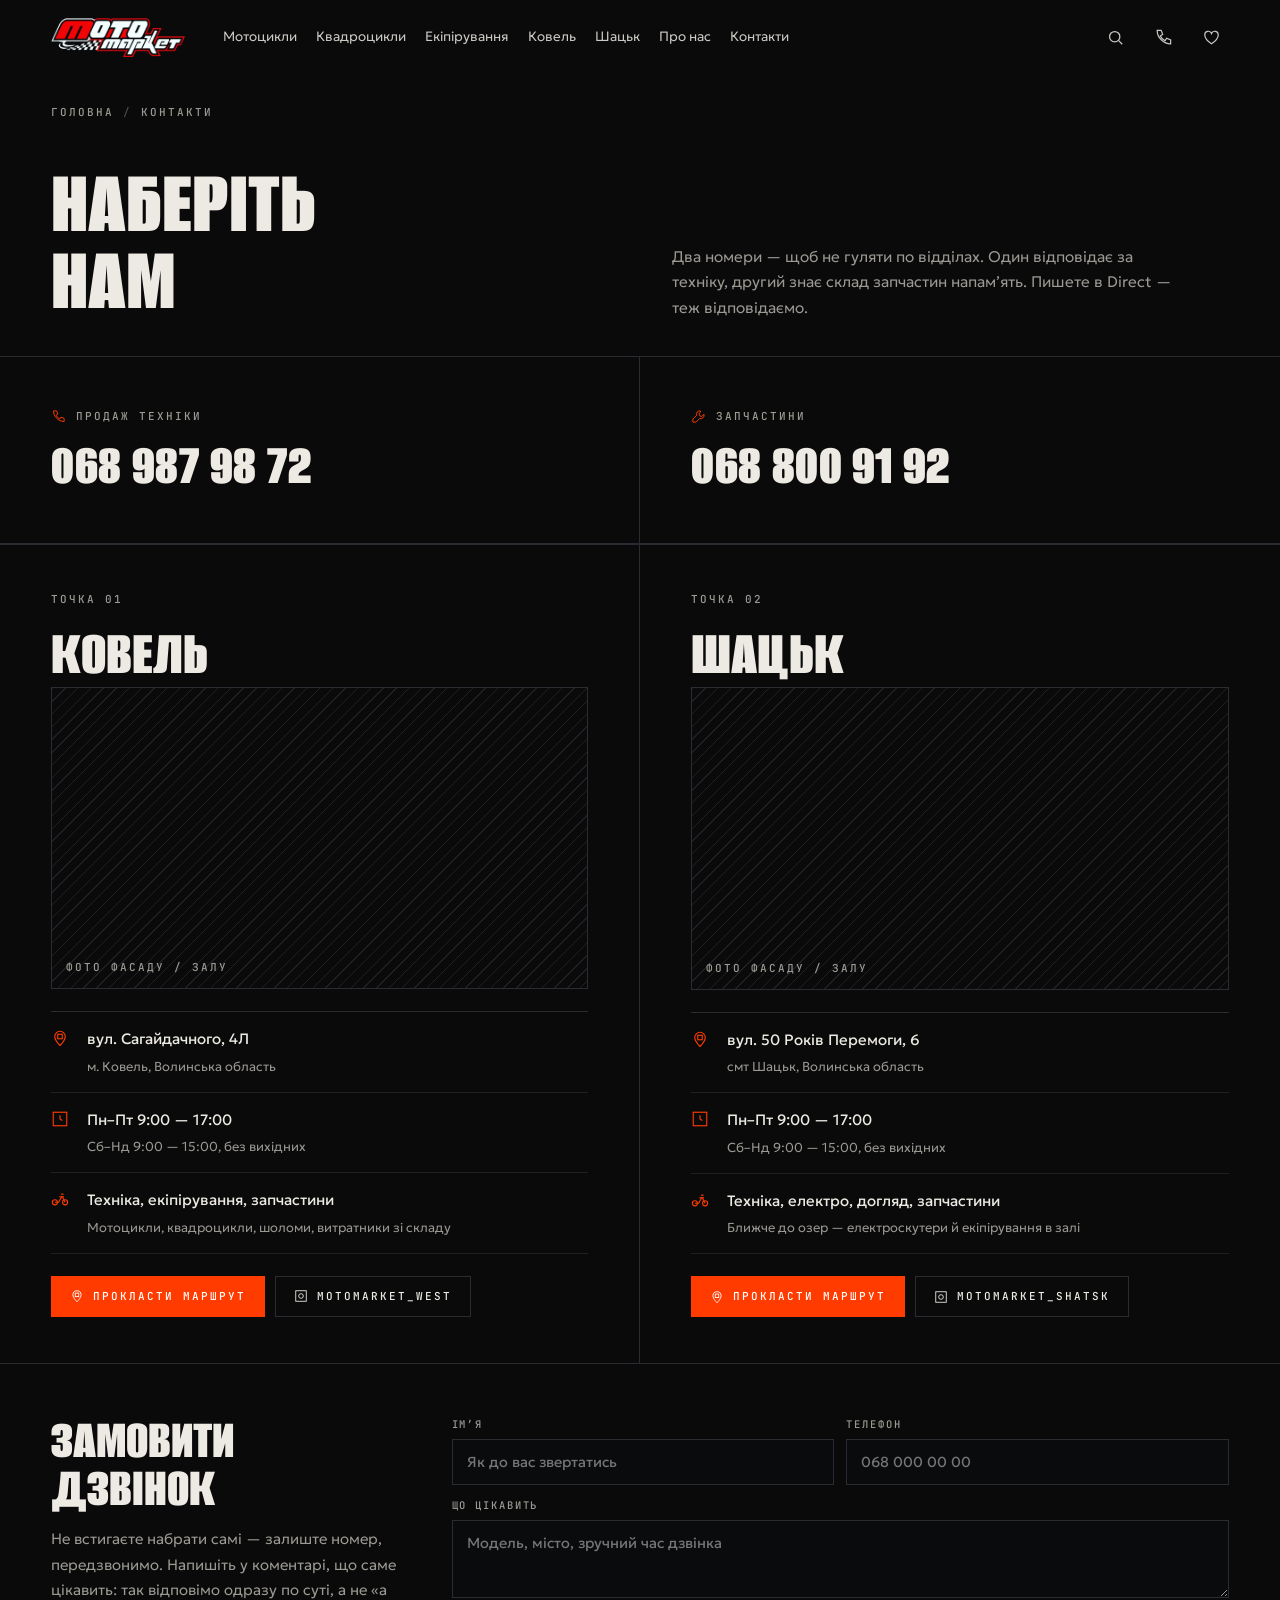
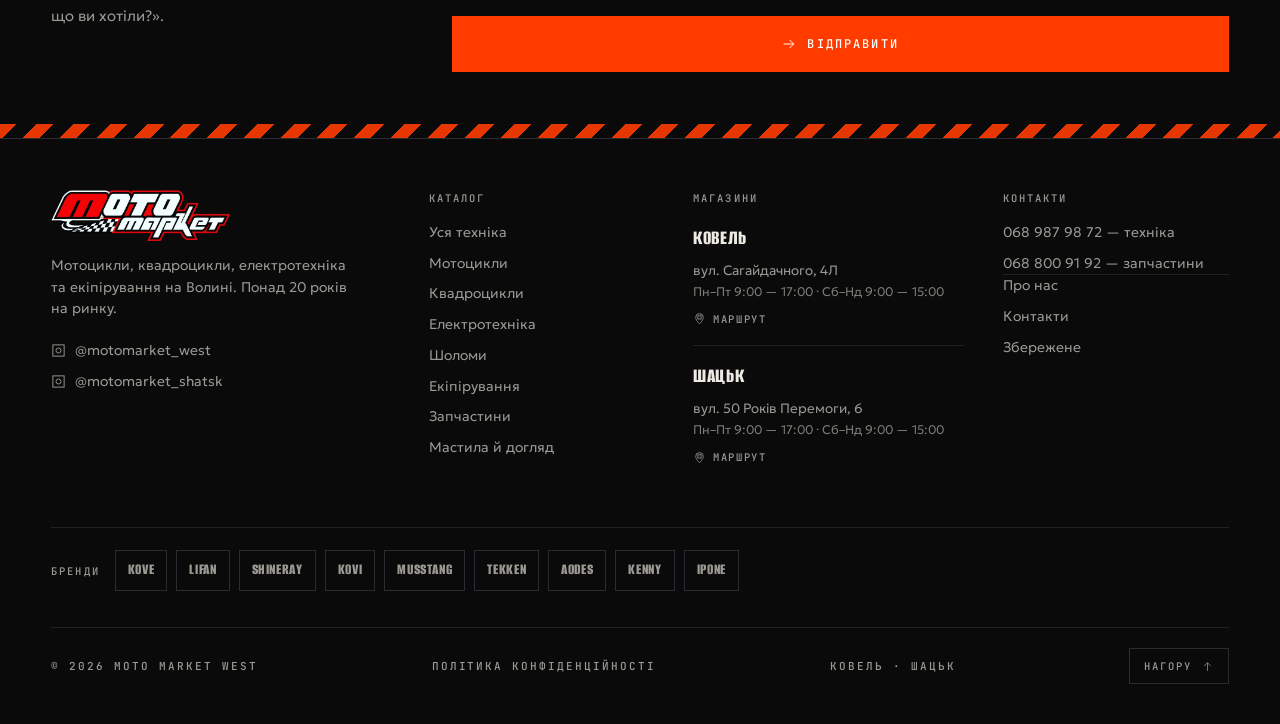
==== commit ea28b238: "Логотип, стрічка брендів, розгорнуті характеристики й фільтри Логотип: справжній знак магазину з вир" ====
--- a/kontakty.html
+++ b/kontakty.html
@@ -19,8 +19,7 @@
 
 <header class="topbar" id="topbar">
   <a class="brandmark" href="index.html" aria-label="Moto Market West">
-    <svg class="glyph"><use href="#i-mark"/></svg>
-    <span class="wm"><b>Moto</b><b>Market</b></span>
+    <img src="logo.png" alt="Мото Маркет" width="600" height="172">
   </a>
   <nav class="nav">
     <a href="tehnika.html?cat=moto">Мотоцикли</a>
@@ -138,9 +137,8 @@
 
     <div>
       <a class="brandmark" href="index.html">
-        <svg class="glyph"><use href="#i-mark"/></svg>
-        <span class="wm"><b>Moto</b><b>Market</b></span>
-      </a>
+    <img src="logo.png" alt="Мото Маркет" width="600" height="172">
+  </a>
       <p class="dim" style="max-width:34ch;font-size:14px;margin:14px 0 0">Мотоцикли, квадроцикли, електротехніка та екіпірування на Волині. Понад 20 років на ринку.</p>
       <div class="f-ig">
         <a href="https://www.instagram.com/motomarket_west/" target="_blank" rel="noopener"><svg><use href="#i-ig"/></svg>@motomarket_west</a>
@@ -201,7 +199,7 @@
     <a href="tehnika.html?q=KOVI">Kovi</a>
     <a href="tehnika.html?q=MUSSTANG">Musstang</a>
     <a href="tehnika.html?q=TEKKEN">Tekken</a>
-    <a href="tehnika.html?q=ODES">Odes</a>
+    <a href="tehnika.html?q=AODES">Aodes</a>
     <a href="tehnika.html?q=KENNY">Kenny</a>
     <a href="tehnika.html?q=IPONE">Ipone</a>
   </div>
@@ -209,7 +207,7 @@
   <div class="foot-bot mono">
     <span>© <span id="yr">2026</span> Moto Market West</span>
     <a class="f-legal" href="#" data-soon>Політика конфіденційності</a>
-    <span>Ковель · Шацьк · Волинь</span>
+    <span>Ковель · Шацьк</span>
     <button class="to-top" type="button" data-to-top>Нагору<svg><use href="#i-arrow"/></svg></button>
   </div>
 </footer>
--- a/style.css
+++ b/style.css
@@ -22,6 +22,9 @@
 }
 
 *,*::before,*::after{box-sizing:border-box;border-radius:0}
+/* будь-який елемент із hidden справді ховається:
+   інакше власне правило display:flex перебиває браузерне [hidden]{display:none} */
+[hidden]{display:none!important}
 html{scroll-behavior:smooth;-webkit-text-size-adjust:100%}
 body{
   margin:0;background:var(--ink);color:var(--paper);
@@ -32,6 +35,8 @@
 img{max-width:100%;display:block}
 a{color:inherit;text-decoration:none}
 button{font:inherit;color:inherit;background:none;border:0;cursor:pointer}
+/* прибирає затримку 300 мс і подвійний тап-зум на дотику */
+button,a,select,input,label,.chip,.step{touch-action:manipulation}
 ::selection{background:var(--sig);color:#fff}
 
 /* --- службові класи --------------------------------------- */
@@ -61,9 +66,10 @@
   transition:height .3s ease,background .3s ease,border-color .3s ease,backdrop-filter .3s ease;
 }
 .topbar.shrunk{height:58px;background:rgba(10,10,11,.95);backdrop-filter:blur(14px);border-bottom-color:var(--line)}
-.brandmark{display:flex;align-items:center;gap:11px}
-.brandmark .glyph{width:30px;height:30px;flex:none;color:var(--sig)}
-.brandmark .wm{display:grid;font-family:var(--f-disp);font-weight:900;font-size:clamp(15px,3.6vw,19px);letter-spacing:.07em;line-height:.94;text-transform:uppercase;white-space:nowrap}
+.brandmark{display:flex;align-items:center;flex:none}
+.brandmark img{display:block;width:auto;height:clamp(30px,3vw,42px);transition:height .3s ease}
+.topbar.shrunk .brandmark img{height:clamp(26px,2.4vw,32px)}
+footer .brandmark img{height:clamp(38px,4vw,54px)}
 .nav{display:flex;justify-content:flex-start;gap:clamp(10px,1.5vw,22px);padding-left:clamp(6px,1.4vw,26px)}
 .nav a{position:relative;display:flex;align-items:center;gap:6px;padding:8px 0;font-size:13.5px;white-space:nowrap;color:var(--paper);opacity:.86;transition:opacity .2s,color .2s}
 .nav a .cav{width:9px;height:9px;flex:none;color:var(--paper-dim)}
@@ -99,8 +105,10 @@
 .shell{padding-left:var(--pad);padding-right:var(--pad)}
 
 /* --- ГЕРОЙ --------------------------------------------------- */
-.hero{position:relative;min-height:clamp(560px,86svh,820px);display:flex;align-items:center;overflow:hidden;border-bottom:1px solid var(--line)}
-.hero-bg{position:absolute;inset:0;pointer-events:none;background:linear-gradient(102deg,#08090A 0%,#0C0E11 44%,#15181D 100%)}
+/* overflow тримає ФОН, а не сам герой — інакше випадний блок ціни
+   на телефоні обрізається нижнім краєм першого екрана */
+.hero{position:relative;min-height:clamp(560px,86svh,820px);display:flex;align-items:center;border-bottom:1px solid var(--line)}
+.hero-bg{position:absolute;inset:0;overflow:hidden;pointer-events:none;background:linear-gradient(102deg,#08090A 0%,#0C0E11 44%,#15181D 100%)}
 .hb-grid{
   position:absolute;inset:0;
   background-image:linear-gradient(90deg,var(--line-soft) 1px,transparent 1px);
@@ -134,7 +142,14 @@
 }
 .fld{position:relative;display:flex;align-items:center;gap:11px;height:62px;padding:0 42px 0 18px;border-right:1px solid var(--line);cursor:pointer}
 .fld > svg{width:19px;height:19px;color:var(--sig);flex:none}
-.fld select{appearance:none;-webkit-appearance:none;width:100%;background:none;border:0;outline:none;cursor:pointer;color:var(--paper);font-family:var(--f-text);font-size:14.5px}
+/* select розтягнутий на все поле: інакше клік повз рядок тексту
+   лише фокусує його, а список не розкривається */
+.fld select{
+  position:absolute;inset:0;width:100%;height:100%;
+  padding:0 40px 0 48px;
+  appearance:none;-webkit-appearance:none;background:none;border:0;outline:none;cursor:pointer;
+  color:var(--paper);font-family:var(--f-text);font-size:14.5px;
+}
 .fld select option{background:#111318;color:var(--paper)}
 .fld::after{
   content:"";position:absolute;right:18px;top:calc(50% - 5px);width:7px;height:7px;
@@ -247,6 +262,29 @@
 .brand:hover::after{opacity:1}
 .brand.muted .b-w{color:var(--paper-dim);font-weight:600}
 .brand.muted:hover{background:var(--steel-2);color:var(--paper)}
+
+/* --- стрічка логотипів брендів ------------------------------ */
+.bmarq{position:relative;overflow:hidden;border-top:1px solid var(--line);border-bottom:1px solid var(--line);margin-bottom:clamp(50px,7vw,96px)}
+/* краї розчиняються у фоні, щоб логотипи не обрізались різко */
+.bmarq::before,.bmarq::after{content:"";position:absolute;top:0;bottom:0;width:clamp(40px,7vw,120px);z-index:2;pointer-events:none}
+.bmarq::before{left:0;background:linear-gradient(90deg,var(--ink),transparent)}
+.bmarq::after{right:0;background:linear-gradient(270deg,var(--ink),transparent)}
+.bmarq-track{display:flex;width:max-content;animation:bslide 40s linear infinite}
+.bmarq:hover .bmarq-track{animation-play-state:paused}
+@keyframes bslide{to{transform:translateX(-50%)}}
+.bmark{
+  flex:none;display:flex;align-items:center;justify-content:center;
+  height:clamp(78px,9vw,120px);padding:0 clamp(26px,3.6vw,60px);
+  opacity:.7;transition:opacity .25s;
+}
+.bmark:hover{opacity:1}
+/* два типи логотипів: широкі написи й компактні емблеми.
+   Обмеження підібрані так, щоб їхня оптична висота збігалась */
+.bmark img{max-height:42%;max-width:clamp(140px,15vw,220px);width:auto;display:block}
+.bmark span{
+  font-family:var(--f-disp);font-weight:900;font-size:clamp(22px,2.4vw,36px);
+  letter-spacing:.05em;text-transform:uppercase;white-space:nowrap;color:var(--paper);
+}
 
 /* --- 03 ДОСТАВКА -------------------------------------------- */
 .cover{display:grid;grid-template-columns:minmax(0,.86fr) minmax(0,1.14fr);border-top:1px solid var(--line)}
--- a/pages.css
+++ b/pages.css
@@ -16,6 +16,24 @@
 .pop-head .v{color:var(--paper)}
 .pop-ends{display:flex;justify-content:space-between;color:var(--paper-dim);font-size:10px;margin-top:2px}
 
+/* поля, у які ціну можна вписати руками */
+.pop-nums{display:flex;align-items:center;gap:8px;margin-top:12px;min-width:0}
+.pop-nums input{
+  flex:1 1 0;min-width:0;padding:11px 12px;
+  background:#0A0B0D;border:1px solid var(--line);color:var(--paper);
+  font-family:var(--f-mono);font-weight:500;font-size:12px;letter-spacing:.06em;outline:none;
+  transition:border-color .2s;
+}
+.pop-nums input:focus{border-color:var(--sig)}
+.pop-nums input::placeholder{color:var(--paper-dim);font-size:10.5px;letter-spacing:.14em;text-transform:uppercase}
+.pop-nums .dash{flex:none;color:var(--paper-dim)}
+.pop-nums .cur{flex:none;color:var(--paper-dim);font-size:10.5px;letter-spacing:.16em}
+/* у рядку фільтрів каталогу поля стоять поруч із повзунком, а не під ним;
+   «грн» тут зайве — його вже видно в підписі рядка */
+.fslider .pop-nums{margin-top:0;flex:0 0 172px;gap:6px}
+.fslider .pop-nums input{padding:9px 8px;font-size:11px;letter-spacing:0}
+.fslider .pop-nums .cur{display:none}
+
 .rng{position:relative;height:32px}
 .rng-rail{position:absolute;top:15px;left:0;right:0;height:2px;background:var(--line)}
 .rng-fill{position:absolute;top:15px;height:2px;background:var(--sig)}
@@ -61,13 +79,16 @@
 .chip:hover{color:var(--paper)}
 .chip.on{background:var(--sig);color:#fff}
 
-.fbar{display:grid;grid-template-columns:minmax(190px,.75fr) minmax(0,1.45fr) auto;border:1px solid var(--line);margin:0 var(--pad) clamp(26px,4vw,44px)}
-.fbar .fld{height:66px;border-right:1px solid var(--line)}
-.fslider{display:flex;align-items:center;gap:clamp(12px,1.6vw,22px);padding:0 clamp(16px,2vw,24px);border-right:1px solid var(--line)}
+/* гнучкий рядок, а не сітка: полів побільшало, і частина з них
+   ховається залежно від напрямку — колонки не мають лишати порожнеч */
+.fbar{display:flex;flex-wrap:wrap;border:1px solid var(--line);margin:0 var(--pad) clamp(26px,4vw,44px)}
+/* селекти не розтягуються — місце потрібне повзунку з полями ціни */
+.fbar .fld{flex:0 1 232px;min-width:0;height:66px;border-right:1px solid var(--line)}
+.fslider{flex:1 1 340px;min-width:0;display:flex;align-items:center;gap:clamp(10px,1.2vw,18px);padding:0 clamp(14px,1.6vw,20px);border-right:1px solid var(--line)}
 .fslider .rng{flex:1;min-width:120px}
 .fslider .k{font-family:var(--f-mono);font-weight:500;font-size:11px;letter-spacing:.16em;text-transform:uppercase;color:var(--paper-dim);white-space:nowrap}
 .fslider .v{font-family:var(--f-mono);font-weight:500;font-size:11px;letter-spacing:.06em;color:var(--paper);white-space:nowrap}
-.fcount{display:flex;align-items:center;padding:0 clamp(16px,2vw,26px);font-family:var(--f-mono);font-weight:500;font-size:11px;letter-spacing:.16em;text-transform:uppercase;color:var(--paper-dim);white-space:nowrap}
+.fcount{flex:0 0 auto;display:flex;align-items:center;padding:0 clamp(16px,2vw,26px);font-family:var(--f-mono);font-weight:500;font-size:11px;letter-spacing:.16em;text-transform:uppercase;color:var(--paper-dim);white-space:nowrap}
 .fcount b{color:var(--paper);font-weight:500;margin-right:6px}
 
 /* ---------------- СІТКА КАРТОК ---------------- */
@@ -130,6 +151,26 @@
 .btn-like svg{width:15px;height:15px}
 .btn-like:hover{border-color:var(--paper)}
 .btn-like.on{background:var(--sig);border-color:var(--sig);color:#fff;--hf:currentColor}
+/* меню «поділитись» — відкривається просто під кнопкою */
+.share-wrap{position:relative;display:inline-flex}
+.share-pop{
+  position:absolute;top:calc(100% + 6px);left:0;z-index:40;min-width:min(240px,80vw);
+  display:grid;background:#0F1115;border:1px solid var(--line);
+}
+.share-row{
+  text-align:left;padding:13px 16px;border-bottom:1px solid var(--line-soft);color:var(--paper-dim);
+  font-family:var(--f-mono);font-weight:500;font-size:11px;letter-spacing:.16em;text-transform:uppercase;
+  transition:background .18s,color .18s;
+}
+.share-row:last-child{border-bottom:0}
+.share-row:hover{background:var(--sig);color:#fff}
+/* горизонтальну позицію доводить скрипт: кнопка може стояти будь-де в рядку,
+   тому меню зсувається рівно настільки, щоб не вилізти за край екрана */
+
+/* характеристики групами */
+.spec-group + .spec-group{margin-top:clamp(24px,2.8vw,38px)}
+.spec-group h3{margin:0 0 6px;font-family:var(--f-mono);font-weight:700;font-size:11px;letter-spacing:.2em;text-transform:uppercase;color:var(--sig)}
+
 .p-desc{margin:0 0 26px;color:var(--paper-dim);font-size:15px;line-height:1.72}
 .p-desc b{color:var(--paper);font-weight:400}
 
@@ -142,7 +183,7 @@
   .prod-media{border-right:0;border-bottom:1px solid var(--line);padding-right:var(--pad)}
   .prod-info{padding-left:var(--pad)}
   .phead{grid-template-columns:1fr}
-  .fbar{grid-template-columns:1fr}
+  .fbar > *{flex:1 1 100%}
   .fbar .fld{border-right:0;border-bottom:1px solid var(--line)}
   .fslider{border-right:0;border-bottom:1px solid var(--line);padding:16px clamp(16px,2vw,24px)}
   .fcount{padding:16px clamp(16px,2vw,24px)}
@@ -270,11 +311,18 @@
 .srch-none{color:var(--paper-dim);font-size:15px;line-height:1.7;padding-top:22px}
 .srch-none a{color:var(--sig)}
 
-/* мітка активного пошуку в каталозі */
+/* мітка активного пошуку в каталозі — знімається одним дотиком */
 .qtag{display:flex;flex-wrap:wrap;align-items:center;gap:10px;margin:0 var(--pad) 18px;color:var(--paper-dim)}
-.qtag b{color:var(--paper);font-weight:500}
-.qtag a{display:inline-flex;align-items:center;gap:7px;border:1px solid var(--line);padding:6px 11px;color:var(--paper-dim)}
-.qtag a:hover{background:var(--sig);border-color:var(--sig);color:#fff}
+.qtag .k{font-family:var(--f-mono);font-weight:500;font-size:10.5px;letter-spacing:.2em;text-transform:uppercase}
+.qchip{
+  display:inline-flex;align-items:center;gap:11px;min-height:38px;padding:8px 13px;
+  border:1px solid var(--sig);color:var(--paper);
+  font-family:var(--f-mono);font-weight:500;font-size:11px;letter-spacing:.14em;text-transform:uppercase;
+  transition:background .2s,color .2s;
+}
+.qchip .x{color:var(--sig);font-size:13px;line-height:1;transition:color .2s}
+.qchip:hover{background:var(--sig);color:#fff}
+.qchip:hover .x{color:#fff}
 
 /* ============================================================
    ПРО НАС / КОНТАКТИ
@@ -337,3 +385,50 @@
   .sr{flex-direction:column;align-items:flex-start;gap:8px}
   .cb-form{grid-template-columns:1fr}
 }
+
+/* ============================================================
+   МОБІЛЬНА ЗРУЧНІСТЬ
+   Головне: у повзунок ціни треба попадати пальцем, а не мишею,
+   і чипи категорій мають гортатись, а не ламатись у три ряди.
+   ============================================================ */
+
+/* чипи категорій — одна стрічка з горизонтальним гортанням */
+@media (max-width:900px){
+  .chips{
+    flex-wrap:nowrap;overflow-x:auto;overscroll-behavior-x:contain;
+    -webkit-overflow-scrolling:touch;scrollbar-width:none;
+  }
+  .chips::-webkit-scrollbar{display:none}
+  .chip{flex:none;white-space:nowrap;padding:15px 18px}
+}
+
+@media (max-width:720px){
+  /* повзунок: широкі ручки й висока смуга, щоб палець попадав */
+  .rng{height:48px}
+  .rng-rail,.rng-fill{top:23px;height:3px}
+  .rng input{height:48px}
+  .rng input::-webkit-slider-thumb{width:26px;height:34px}
+  .rng input::-moz-range-thumb{width:26px;height:34px}
+
+  /* випадний блок ціни на всю ширину поля */
+  .pop{left:-1px;right:-1px;min-width:0;padding:16px 16px 18px}
+  .pop-head{flex-wrap:wrap;gap:4px 12px}
+
+  /* рядок фільтра ціни: підпис, потім поля вводу, потім повзунок — кожне своїм рядком */
+  .fslider{flex-wrap:wrap;gap:8px 12px;padding:14px clamp(16px,2vw,24px) 6px}
+  .fslider .pop-nums{flex:1 0 100%;order:2;min-width:0}
+  .fslider .pop-nums input{padding:12px 12px;font-size:13px}
+  .fslider .rng{flex:1 0 100%;order:3;min-width:0}
+
+  /* дотикові цілі не менші за 44 px */
+  .fld{height:58px}
+  .find{height:58px}
+  .btn-sq{padding:14px 18px}
+  .tool{width:42px;height:42px}
+  .c-go{width:40px;height:40px}
+  .like{height:48px;min-width:48px}
+  .srch-tip{padding:10px 14px}
+  .to-top{padding:12px 16px}
+  .qchip{min-height:44px;padding:11px 14px}
+  .sr{padding:18px 0}
+}
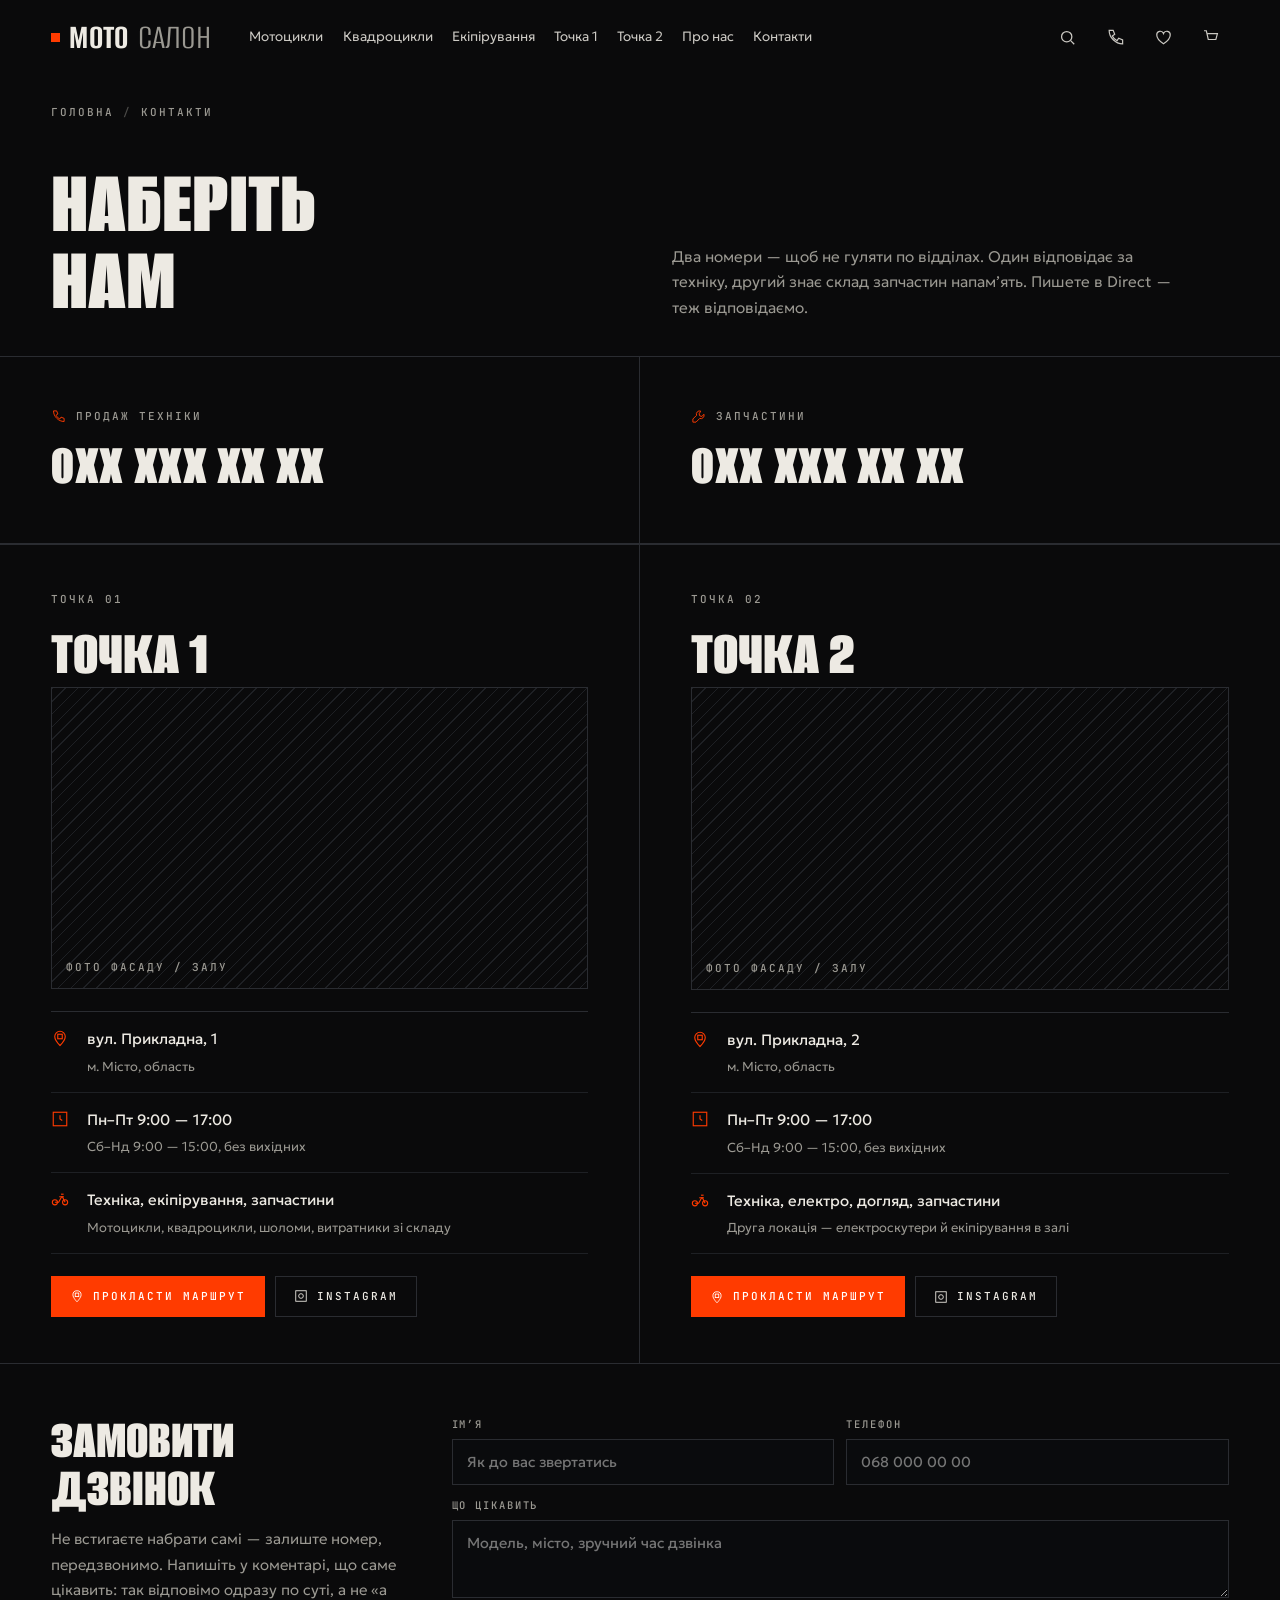
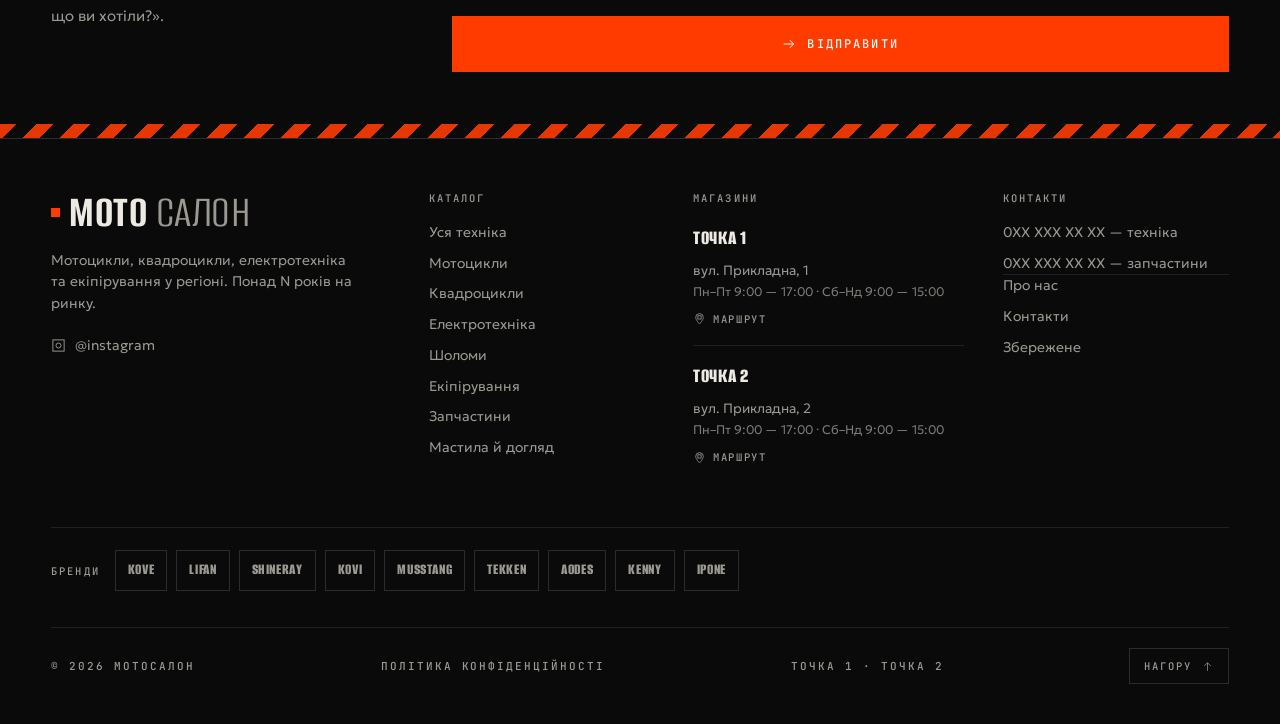
==== commit b3e40493: "Знеособлення: сайт перетворено на шаблон Прибрано все, що привʼязувало сайт до конкретного магазину:" ====
--- a/kontakty.html
+++ b/kontakty.html
@@ -3,8 +3,8 @@
 <head>
 <meta charset="utf-8">
 <meta name="viewport" content="width=device-width, initial-scale=1, viewport-fit=cover">
-<title>Контакти — MOTO MARKET WEST · Ковель · Шацьк</title>
-<meta name="description" content="Контакти Moto Market West: магазини в Ковелі (вул. Сагайдачного, 4Л) і Шацьку (вул. 50 Років Перемоги, 6), телефони, графік роботи, доставка по Волині.">
+<title>Контакти — МОТОСАЛОН</title>
+<meta name="description" content="Контакти Мотосалон: дві торгові точки з адресами, телефони, графік роботи, доставка по області.">
 <meta name="theme-color" content="#0A0A0B">
 <link rel="preconnect" href="https://fonts.googleapis.com">
 <link rel="preconnect" href="https://fonts.gstatic.com" crossorigin>
@@ -18,15 +18,15 @@
 <div id="bar-progress"></div>
 
 <header class="topbar" id="topbar">
-  <a class="brandmark" href="index.html" aria-label="Moto Market West">
-    <img src="logo.png" alt="Мото Маркет" width="600" height="172">
+  <a class="brandmark" href="index.html" aria-label="Мотосалон">
+    <span class="wm"><i></i><b>Мото</b><em>салон</em></span>
   </a>
   <nav class="nav">
     <a href="tehnika.html?cat=moto">Мотоцикли</a>
     <a href="tehnika.html?cat=atv">Квадроцикли</a>
     <a href="tehnika.html?cat=gear">Екіпірування</a>
-    <a href="tehnika.html?city=Ковель">Ковель</a>
-    <a href="tehnika.html?city=Шацьк">Шацьк</a>
+    <a href="tehnika.html?city=Точка 1">Точка 1</a>
+    <a href="tehnika.html?city=Точка 2">Точка 2</a>
     <a href="pro-nas.html">Про нас</a>
     <a href="kontakty.html">Контакти</a>
   </nav>
@@ -34,6 +34,7 @@
     <button class="tool" type="button" data-search-open aria-label="Пошук"><svg><use href="#i-search"/></svg></button>
     <a class="tool" href="kontakty.html" aria-label="Контакти"><svg><use href="#i-phone"/></svg></a>
     <a class="tool" href="zberezhene.html" aria-label="Збережене"><svg><use href="#i-heart"/></svg><i class="badge" data-fav-count hidden>0</i></a>
+    <a class="tool" href="koshyk.html" aria-label="Кошик"><svg><use href="#i-cart"/></svg><i class="badge" data-cart-count hidden>0</i></a>
     <button class="burger" id="burger" aria-label="Меню"><span></span></button>
   </div>
 </header>
@@ -44,6 +45,7 @@
   <a href="pro-nas.html">Про нас</a>
   <a href="kontakty.html">Контакти</a>
   <a href="zberezhene.html">Збережене</a>
+  <a href="koshyk.html">Кошик</a>
   <a href="index.html#brands">Бренди</a>
   <a href="index.html#delivery">Доставка</a>
 </div>
@@ -60,51 +62,51 @@
   </div>
 
   <div class="phones">
-    <a class="ph rv" href="tel:+380689879872">
+    <a class="ph rv" href="tel:+380000000000">
       <span class="p-k mono"><svg><use href="#i-phone"/></svg>Продаж техніки</span>
-      <span class="p-v">068 987 98 72</span>
+      <span class="p-v">0XX XXX XX XX</span>
     </a>
-    <a class="ph rv" href="tel:+380688009192">
+    <a class="ph rv" href="tel:+380000000000">
       <span class="p-k mono"><svg><use href="#i-gear"/></svg>Запчастини</span>
-      <span class="p-v">068 800 91 92</span>
+      <span class="p-v">0XX XXX XX XX</span>
     </a>
   </div>
 
   <div class="cont">
 
-    <section class="cont-shop rv" id="kovel">
+    <section class="cont-shop rv" id="shop1">
       <span class="kicker mono">Точка 01</span>
-      <h2>Ковель</h2>
+      <h2>Точка 1</h2>
       <div class="cont-slot hatch">
         <i class="corner c1"></i><i class="corner c2"></i><i class="corner c3"></i><i class="corner c4"></i>
         <span class="shot-cap mono">Фото фасаду / залу</span>
       </div>
       <ul class="cont-list">
-        <li><svg><use href="#i-pin"/></svg><div><b>вул. Сагайдачного, 4Л</b><span>м. Ковель, Волинська область</span></div></li>
+        <li><svg><use href="#i-pin"/></svg><div><b>вул. Прикладна, 1</b><span>м. Місто, область</span></div></li>
         <li><svg><use href="#i-clock"/></svg><div><b>Пн–Пт 9:00 — 17:00</b><span>Сб–Нд 9:00 — 15:00, без вихідних</span></div></li>
         <li><svg><use href="#i-bike"/></svg><div><b>Техніка, екіпірування, запчастини</b><span>Мотоцикли, квадроцикли, шоломи, витратники зі складу</span></div></li>
       </ul>
       <div class="cont-btns">
-        <a class="btn-sq solid" href="https://maps.google.com/?q=Ковель+вулиця+Сагайдачного+4Л" target="_blank" rel="noopener"><svg><use href="#i-pin"/></svg>Прокласти маршрут</a>
-        <a class="btn-sq" href="https://www.instagram.com/motomarket_west/" target="_blank" rel="noopener"><svg><use href="#i-ig"/></svg>motomarket_west</a>
+        <a class="btn-sq solid" href="#" target="_blank" rel="noopener"><svg><use href="#i-pin"/></svg>Прокласти маршрут</a>
+        <a class="btn-sq" href="#"><svg><use href="#i-ig"/></svg>Instagram</a>
       </div>
     </section>
 
-    <section class="cont-shop rv" id="shatsk">
+    <section class="cont-shop rv" id="shop2">
       <span class="kicker mono">Точка 02</span>
-      <h2>Шацьк</h2>
+      <h2>Точка 2</h2>
       <div class="cont-slot hatch">
         <i class="corner c1"></i><i class="corner c2"></i><i class="corner c3"></i><i class="corner c4"></i>
         <span class="shot-cap mono">Фото фасаду / залу</span>
       </div>
       <ul class="cont-list">
-        <li><svg><use href="#i-pin"/></svg><div><b>вул. 50 Років Перемоги, 6</b><span>смт Шацьк, Волинська область</span></div></li>
+        <li><svg><use href="#i-pin"/></svg><div><b>вул. Прикладна, 2</b><span>м. Місто, область</span></div></li>
         <li><svg><use href="#i-clock"/></svg><div><b>Пн–Пт 9:00 — 17:00</b><span>Сб–Нд 9:00 — 15:00, без вихідних</span></div></li>
-        <li><svg><use href="#i-bike"/></svg><div><b>Техніка, електро, догляд, запчастини</b><span>Ближче до озер — електроскутери й екіпірування в залі</span></div></li>
+        <li><svg><use href="#i-bike"/></svg><div><b>Техніка, електро, догляд, запчастини</b><span>Друга локація — електроскутери й екіпірування в залі</span></div></li>
       </ul>
       <div class="cont-btns">
-        <a class="btn-sq solid" href="https://maps.google.com/?q=Шацьк+вулиця+50+Років+Перемоги+6" target="_blank" rel="noopener"><svg><use href="#i-pin"/></svg>Прокласти маршрут</a>
-        <a class="btn-sq" href="https://www.instagram.com/motomarket_shatsk/" target="_blank" rel="noopener"><svg><use href="#i-ig"/></svg>motomarket_shatsk</a>
+        <a class="btn-sq solid" href="#" target="_blank" rel="noopener"><svg><use href="#i-pin"/></svg>Прокласти маршрут</a>
+        <a class="btn-sq" href="#"><svg><use href="#i-ig"/></svg>Instagram</a>
       </div>
     </section>
 
@@ -123,7 +125,7 @@
       <button class="find" type="submit"><svg><use href="#i-arrow"/></svg>Відправити</button>
       <div class="cb-ok" id="cbOk" hidden>
         <b>Заявку записано</b>
-        Передзвонимо найближчим часом. Якщо питання термінове — набирайте самі: <a href="tel:+380689879872" style="color:var(--sig)">068 987 98 72</a>.
+        Передзвонимо найближчим часом. Якщо питання термінове — набирайте самі: <a href="tel:+380000000000" style="color:var(--sig)">0XX XXX XX XX</a>.
       </div>
     </form>
   </section>
@@ -137,12 +139,11 @@
 
     <div>
       <a class="brandmark" href="index.html">
-    <img src="logo.png" alt="Мото Маркет" width="600" height="172">
+    <span class="wm"><i></i><b>Мото</b><em>салон</em></span>
   </a>
-      <p class="dim" style="max-width:34ch;font-size:14px;margin:14px 0 0">Мотоцикли, квадроцикли, електротехніка та екіпірування на Волині. Понад 20 років на ринку.</p>
+      <p class="dim" style="max-width:34ch;font-size:14px;margin:14px 0 0">Мотоцикли, квадроцикли, електротехніка та екіпірування у регіоні. Понад N років на ринку.</p>
       <div class="f-ig">
-        <a href="https://www.instagram.com/motomarket_west/" target="_blank" rel="noopener"><svg><use href="#i-ig"/></svg>@motomarket_west</a>
-        <a href="https://www.instagram.com/motomarket_shatsk/" target="_blank" rel="noopener"><svg><use href="#i-ig"/></svg>@motomarket_shatsk</a>
+        <a href="#"><svg><use href="#i-ig"/></svg>@instagram</a>
       </div>
     </div>
 
@@ -163,24 +164,24 @@
     <div>
       <h4>Магазини</h4>
       <div class="f-shop">
-        <b>Ковель</b>
-        <span>вул. Сагайдачного, 4Л</span>
+        <b>Точка 1</b>
+        <span>вул. Прикладна, 1</span>
         <span class="hrs">Пн–Пт 9:00 — 17:00 · Сб–Нд 9:00 — 15:00</span>
-        <a href="https://maps.google.com/?q=Ковель+вулиця+Сагайдачного+4Л" target="_blank" rel="noopener"><svg><use href="#i-pin"/></svg>Маршрут</a>
+        <a href="#" target="_blank" rel="noopener"><svg><use href="#i-pin"/></svg>Маршрут</a>
       </div>
       <div class="f-shop">
-        <b>Шацьк</b>
-        <span>вул. 50 Років Перемоги, 6</span>
+        <b>Точка 2</b>
+        <span>вул. Прикладна, 2</span>
         <span class="hrs">Пн–Пт 9:00 — 17:00 · Сб–Нд 9:00 — 15:00</span>
-        <a href="https://maps.google.com/?q=Шацьк+вулиця+50+Років+Перемоги+6" target="_blank" rel="noopener"><svg><use href="#i-pin"/></svg>Маршрут</a>
+        <a href="#" target="_blank" rel="noopener"><svg><use href="#i-pin"/></svg>Маршрут</a>
       </div>
     </div>
 
     <div>
       <h4>Контакти</h4>
       <ul>
-        <li><a href="tel:+380689879872">068 987 98 72 — техніка</a></li>
-        <li><a href="tel:+380688009192">068 800 91 92 — запчастини</a></li>
+        <li><a href="tel:+380000000000">0XX XXX XX XX — техніка</a></li>
+        <li><a href="tel:+380000000000">0XX XXX XX XX — запчастини</a></li>
       </ul>
       <ul class="f-sub">
         <li><a href="pro-nas.html">Про нас</a></li>
@@ -205,16 +206,16 @@
   </div>
 
   <div class="foot-bot mono">
-    <span>© <span id="yr">2026</span> Moto Market West</span>
+    <span>© <span id="yr">2026</span> Мотосалон</span>
     <a class="f-legal" href="#" data-soon>Політика конфіденційності</a>
-    <span>Ковель · Шацьк</span>
+    <span>Точка 1 · Точка 2</span>
     <button class="to-top" type="button" data-to-top>Нагору<svg><use href="#i-arrow"/></svg></button>
   </div>
 </footer>
 
 <nav class="dock" aria-label="Швидкий звʼязок">
-  <a href="tel:+380689879872" class="hot"><svg><use href="#i-phone"/></svg>Техніка</a>
-  <a href="tel:+380688009192"><svg><use href="#i-gear"/></svg>Запчастини</a>
+  <a href="tel:+380000000000" class="hot"><svg><use href="#i-phone"/></svg>Техніка</a>
+  <a href="tel:+380000000000"><svg><use href="#i-gear"/></svg>Запчастини</a>
 </nav>
 
 <script src="data.js"></script>
--- a/style.css
+++ b/style.css
@@ -1,5 +1,5 @@
 /* ============================================================
-   MOTO MARKET WEST — арт-дирекція: технічна карта / сервісний
+   Мотосалон — арт-дирекція: технічна карта / сервісний
    мануал. Прямі кути, волосяні лінії, сигнальний помаранчевий.
    ============================================================ */
 
@@ -67,9 +67,17 @@
 }
 .topbar.shrunk{height:58px;background:rgba(10,10,11,.95);backdrop-filter:blur(14px);border-bottom-color:var(--line)}
 .brandmark{display:flex;align-items:center;flex:none}
-.brandmark img{display:block;width:auto;height:clamp(30px,3vw,42px);transition:height .3s ease}
-.topbar.shrunk .brandmark img{height:clamp(26px,2.4vw,32px)}
-footer .brandmark img{height:clamp(38px,4vw,54px)}
+/* текстовий знак замість картинки: місце під логотип клієнта */
+.wm{display:flex;align-items:center;gap:9px;font-family:var(--f-disp);font-weight:700;
+    text-transform:uppercase;letter-spacing:.01em;line-height:1;white-space:nowrap;
+    font-size:clamp(26px,2.8vw,38px);transition:font-size .3s ease}
+.wm i{width:9px;height:9px;flex:none;background:var(--sig);transition:width .3s ease,height .3s ease}
+.wm b{font-weight:700;color:var(--paper)}
+.wm em{font-style:normal;font-weight:400;color:var(--paper-dim)}
+.brandmark:hover .wm em{color:var(--sig)}
+.topbar.shrunk .wm{font-size:clamp(22px,2.2vw,29px)}
+.topbar.shrunk .wm i{width:7px;height:7px}
+footer .wm{font-size:clamp(32px,3.6vw,46px)}
 .nav{display:flex;justify-content:flex-start;gap:clamp(10px,1.5vw,22px);padding-left:clamp(6px,1.4vw,26px)}
 .nav a{position:relative;display:flex;align-items:center;gap:6px;padding:8px 0;font-size:13.5px;white-space:nowrap;color:var(--paper);opacity:.86;transition:opacity .2s,color .2s}
 .nav a .cav{width:9px;height:9px;flex:none;color:var(--paper-dim)}
@@ -132,7 +140,9 @@
 .hero-h1{
   margin:0 0 clamp(16px,2vw,26px);
   font-family:var(--f-text);font-weight:800;text-transform:uppercase;
-  font-size:clamp(36px,5.4vw,80px);line-height:1.02;letter-spacing:-.024em;
+  /* заголовок в один рядок — тому набирається значно більшим,
+     інакше слово загубиться в порожньому першому екрані */
+  font-size:clamp(44px,8.6vw,126px);line-height:1;letter-spacing:-.028em;
 }
 .hero-sub{margin:0 0 clamp(26px,3.6vw,44px);max-width:48ch;color:var(--paper-dim);font-size:clamp(14px,1.15vw,16.5px);line-height:1.62}
 
@@ -272,6 +282,16 @@
 .bmarq-track{display:flex;width:max-content;animation:bslide 40s linear infinite}
 .bmarq:hover .bmarq-track{animation-play-state:paused}
 @keyframes bslide{to{transform:translateX(-50%)}}
+
+/* Якщо в системі увімкнено «зменшити рух» (iOS Accessibility, енергозбереження
+   Android), глобальне правило гасить анімацію — і стрічка застигала намертво.
+   У цьому режимі не рухаємо її самі, але даємо гортати пальцем. */
+@media (prefers-reduced-motion:reduce){
+  .bmarq{overflow-x:auto;-webkit-overflow-scrolling:touch;scrollbar-width:none}
+  .bmarq::-webkit-scrollbar{display:none}
+  .bmarq::before,.bmarq::after{display:none}
+  .bmarq-track{animation:none;transform:none}
+}
 .bmark{
   flex:none;display:flex;align-items:center;justify-content:center;
   height:clamp(78px,9vw,120px);padding:0 clamp(26px,3.6vw,60px);
--- a/pages.css
+++ b/pages.css
@@ -1,5 +1,5 @@
 /* ============================================================
-   MOTO MARKET WEST — повзунок ціни, каталог техніки, сторінка моделі.
+   Мотосалон — повзунок ціни, каталог техніки, сторінка моделі.
    Доповнення до style.css. Прямі кути, ті самі волосяні лінії.
    ============================================================ */
 
@@ -92,13 +92,20 @@
 .fcount b{color:var(--paper);font-weight:500;margin-right:6px}
 
 /* ---------------- СІТКА КАРТОК ---------------- */
+/* картки стоять окремими блоками з проміжком, а не суцільною решіткою */
 .grid{
   display:grid;grid-template-columns:repeat(4,1fr);
-  border-top:1px solid var(--line);border-left:1px solid var(--line);
+  gap:clamp(12px,1.4vw,20px);
   margin:0 var(--pad) clamp(56px,8vw,110px);
 }
-.card{position:relative;display:flex;flex-direction:column;border-right:1px solid var(--line);border-bottom:1px solid var(--line);transition:background .25s}
-.card:hover{background:var(--steel)}
+/* тло картки трохи світліше за сторінку — інакше вона зливається з фоном
+   і проміжків просто не видно, навіть коли вони є */
+.card{
+  position:relative;display:flex;flex-direction:column;
+  background:#101216;border:1px solid #24272D;
+  transition:background .25s,border-color .25s;
+}
+.card:hover{background:#171A1F;border-color:#33373F}
 .shot{position:relative;display:block;aspect-ratio:4/3;border-bottom:1px solid var(--line)}
 .shot .corner{position:absolute;width:9px;height:9px;border:1px solid var(--sig)}
 .shot .c1{left:7px;top:7px;border-right:0;border-bottom:0}
@@ -127,7 +134,7 @@
 .c-go{width:34px;height:34px;display:flex;align-items:center;justify-content:center;border:1px solid var(--line);color:var(--paper-dim);transition:background .2s,color .2s,border-color .2s}
 .c-go svg{width:16px;height:16px}
 .c-go:hover{background:var(--sig);border-color:var(--sig);color:#fff}
-.empty{grid-column:1 / -1;padding:clamp(40px,7vw,90px) 22px;text-align:center;color:var(--paper-dim);border-right:1px solid var(--line);border-bottom:1px solid var(--line)}
+.empty{grid-column:1 / -1;padding:clamp(40px,7vw,90px) 22px;text-align:center;color:var(--paper-dim);border:1px solid var(--line)}
 .empty b{display:block;font-family:var(--f-disp);font-weight:900;font-size:clamp(26px,3.4vw,44px);color:var(--paper);text-transform:uppercase;margin-bottom:10px}
 
 /* ---------------- СТОРІНКА МОДЕЛІ ---------------- */
@@ -432,3 +439,125 @@
   .qchip{min-height:44px;padding:11px 14px}
   .sr{padding:18px 0}
 }
+
+/* ============================================================
+   КОШИК
+   Це не онлайн-оплата, а збір позицій в одну заявку.
+   ============================================================ */
+.c-acts{display:flex;align-items:center;gap:8px}
+.c-cart{
+  width:34px;height:34px;display:flex;align-items:center;justify-content:center;
+  border:1px solid var(--line);color:var(--paper-dim);
+  transition:background .2s,color .2s,border-color .2s;
+}
+.c-cart svg{width:16px;height:16px}
+.c-cart:hover{background:var(--sig);border-color:var(--sig);color:#fff}
+.c-cart.on{background:var(--sig);border-color:var(--sig);color:#fff}
+
+.crt-list{border-top:1px solid var(--line);margin:0 var(--pad)}
+.crt-row{
+  display:grid;grid-template-columns:120px minmax(0,1fr) auto auto 44px;
+  align-items:center;gap:clamp(14px,2vw,26px);
+  padding:18px 0;border-bottom:1px solid var(--line);
+}
+.crt-shot{position:relative;display:block;aspect-ratio:4/3;border:1px solid var(--line)}
+.crt-shot .corner{position:absolute;width:8px;height:8px;border:1px solid var(--sig)}
+.crt-shot .c1{left:5px;top:5px;border-right:0;border-bottom:0}
+.crt-shot .c2{right:5px;top:5px;border-left:0;border-bottom:0}
+.crt-shot .c3{left:5px;bottom:5px;border-right:0;border-top:0}
+.crt-shot .c4{right:5px;bottom:5px;border-left:0;border-top:0}
+.crt-info{display:grid;gap:5px;min-width:0}
+.crt-brand{color:var(--paper-dim);font-size:10.5px;letter-spacing:.16em}
+.crt-name{font-family:var(--f-disp);font-weight:900;font-size:clamp(22px,2.2vw,32px);line-height:.94;text-transform:uppercase;transition:color .2s}
+.crt-name:hover{color:var(--sig)}
+.crt-spec{color:var(--paper-dim);font-size:13px}
+.crt-stock{color:var(--paper-dim);font-size:10px;letter-spacing:.14em}
+
+.crt-qty{display:flex;align-items:center;border:1px solid var(--line)}
+.crt-qty button{width:38px;height:42px;color:var(--paper-dim);font-size:17px;line-height:1;transition:background .2s,color .2s}
+.crt-qty button:hover{background:var(--sig);color:#fff}
+.crt-qty input{
+  width:46px;height:42px;text-align:center;background:none;border:0;border-left:1px solid var(--line);
+  border-right:1px solid var(--line);color:var(--paper);outline:none;
+  font-family:var(--f-mono);font-weight:500;font-size:13px;
+}
+.crt-sum{display:grid;justify-items:end;gap:3px;font-family:var(--f-disp);font-weight:800;font-size:24px;white-space:nowrap}
+.crt-sum em{font-style:normal;font-family:var(--f-mono);font-size:11px;letter-spacing:.12em;color:var(--paper-dim)}
+.crt-sum span{font-size:10px;letter-spacing:.1em;color:var(--paper-dim);font-weight:500}
+.crt-del{
+  width:44px;height:44px;justify-self:end;display:flex;align-items:center;justify-content:center;
+  border:1px solid var(--line);color:var(--paper-dim);font-size:14px;transition:background .2s,color .2s,border-color .2s;
+}
+.crt-del:hover{background:var(--sig);border-color:var(--sig);color:#fff}
+
+.crt-foot{
+  display:flex;flex-wrap:wrap;align-items:flex-end;justify-content:space-between;gap:20px;
+  margin:0 var(--pad);padding:22px 0 0;
+}
+.crt-total{display:grid;gap:6px}
+.crt-total > span:first-child{color:var(--paper-dim);font-size:10.5px;letter-spacing:.2em}
+.crt-total b{font-family:var(--f-disp);font-weight:900;font-size:clamp(34px,4.4vw,60px);line-height:1}
+.crt-total b em{font-style:normal;font-family:var(--f-mono);font-size:13px;letter-spacing:.12em;color:var(--paper-dim)}
+.crt-note{color:var(--paper-dim);font-size:10px;letter-spacing:.12em;max-width:44ch}
+
+.crt-order{
+  display:grid;grid-template-columns:minmax(0,.62fr) minmax(0,1.38fr);gap:clamp(20px,4vw,64px);
+  margin-top:clamp(16px,2.2vw,30px);padding:clamp(22px,2.8vw,34px) var(--pad);border-top:1px solid var(--line);
+}
+.crt-order h2{margin:0;font-family:var(--f-disp);font-weight:900;font-size:clamp(32px,4.4vw,68px);line-height:.86;text-transform:uppercase}
+.crt-order .lead{margin:14px 0 0;max-width:42ch;color:var(--paper-dim);font-size:15px;line-height:1.7}
+
+.crt-empty{margin:0 var(--pad) clamp(60px,9vw,120px);padding:clamp(46px,7vw,96px) 26px;border:1px solid var(--line);text-align:center}
+.crt-empty b{display:block;font-family:var(--f-disp);font-weight:900;font-size:clamp(30px,4vw,54px);text-transform:uppercase;margin-bottom:12px}
+.crt-empty p{margin:0 auto 26px;max-width:46ch;color:var(--paper-dim);font-size:15px;line-height:1.7}
+.crt-empty .ic{width:15px;height:15px;vertical-align:-2px;color:var(--sig)}
+
+@media (max-width:900px){
+  .crt-order{grid-template-columns:1fr}
+}
+@media (max-width:720px){
+  /* на вузькому екрані сітка з фіксованими колонками ріже суму —
+     переходимо на гнучкий рядок: фото з описом зверху, кількість і сума знизу */
+  .crt-row{display:flex;flex-wrap:wrap;align-items:flex-start;gap:12px 14px;position:relative;padding-right:54px}
+  .crt-shot{flex:0 0 88px}
+  .crt-info{flex:1 1 150px}
+  .crt-qty{order:3}
+  .crt-sum{order:4;margin-left:auto;align-self:center}
+  .crt-del{position:absolute;top:18px;right:0}
+  .crt-foot{align-items:flex-start}
+}
+
+/* ============================================================
+   ФІЛЬТРИ ПІД КНОПКОЮ (телефон і планшет)
+   На вузькому екрані панель займала пів екрана до першого товару,
+   тому згортається; на десктопі кнопки немає й панель завжди відкрита.
+   ============================================================ */
+.fhead{display:none}
+
+@media (max-width:1000px){
+  .fhead{
+    display:flex;align-items:center;justify-content:space-between;gap:12px;
+    margin:0 var(--pad) 12px;
+  }
+  .fbtn{
+    display:inline-flex;align-items:center;gap:10px;padding:15px 16px;
+    border:1px solid var(--line);color:var(--paper);
+    font-family:var(--f-mono);font-weight:500;font-size:11px;letter-spacing:.16em;text-transform:uppercase;
+    transition:border-color .2s;
+  }
+  .fbtn:hover,.filters.open .fbtn{border-color:var(--sig)}
+  .fbtn > svg:first-child{width:15px;height:15px;color:var(--sig);flex:none}
+  .fbtn-cav{width:11px;height:11px;color:var(--paper-dim);flex:none;transition:transform .25s}
+  .filters.open .fbtn-cav{transform:rotate(180deg)}
+  .fbtn-n{
+    min-width:19px;height:19px;padding:0 5px;font-style:normal;
+    display:flex;align-items:center;justify-content:center;
+    background:var(--sig);color:#fff;font-size:10px;letter-spacing:0;
+  }
+  .fhead-count{color:var(--paper-dim);font-size:11px;letter-spacing:.16em;white-space:nowrap}
+  .fhead-count b{color:var(--paper);font-weight:500}
+
+  .fbar{display:none}
+  .filters.open .fbar{display:flex}
+  .fbar .fcount{display:none}   /* кількість уже показана біля кнопки */
+}
